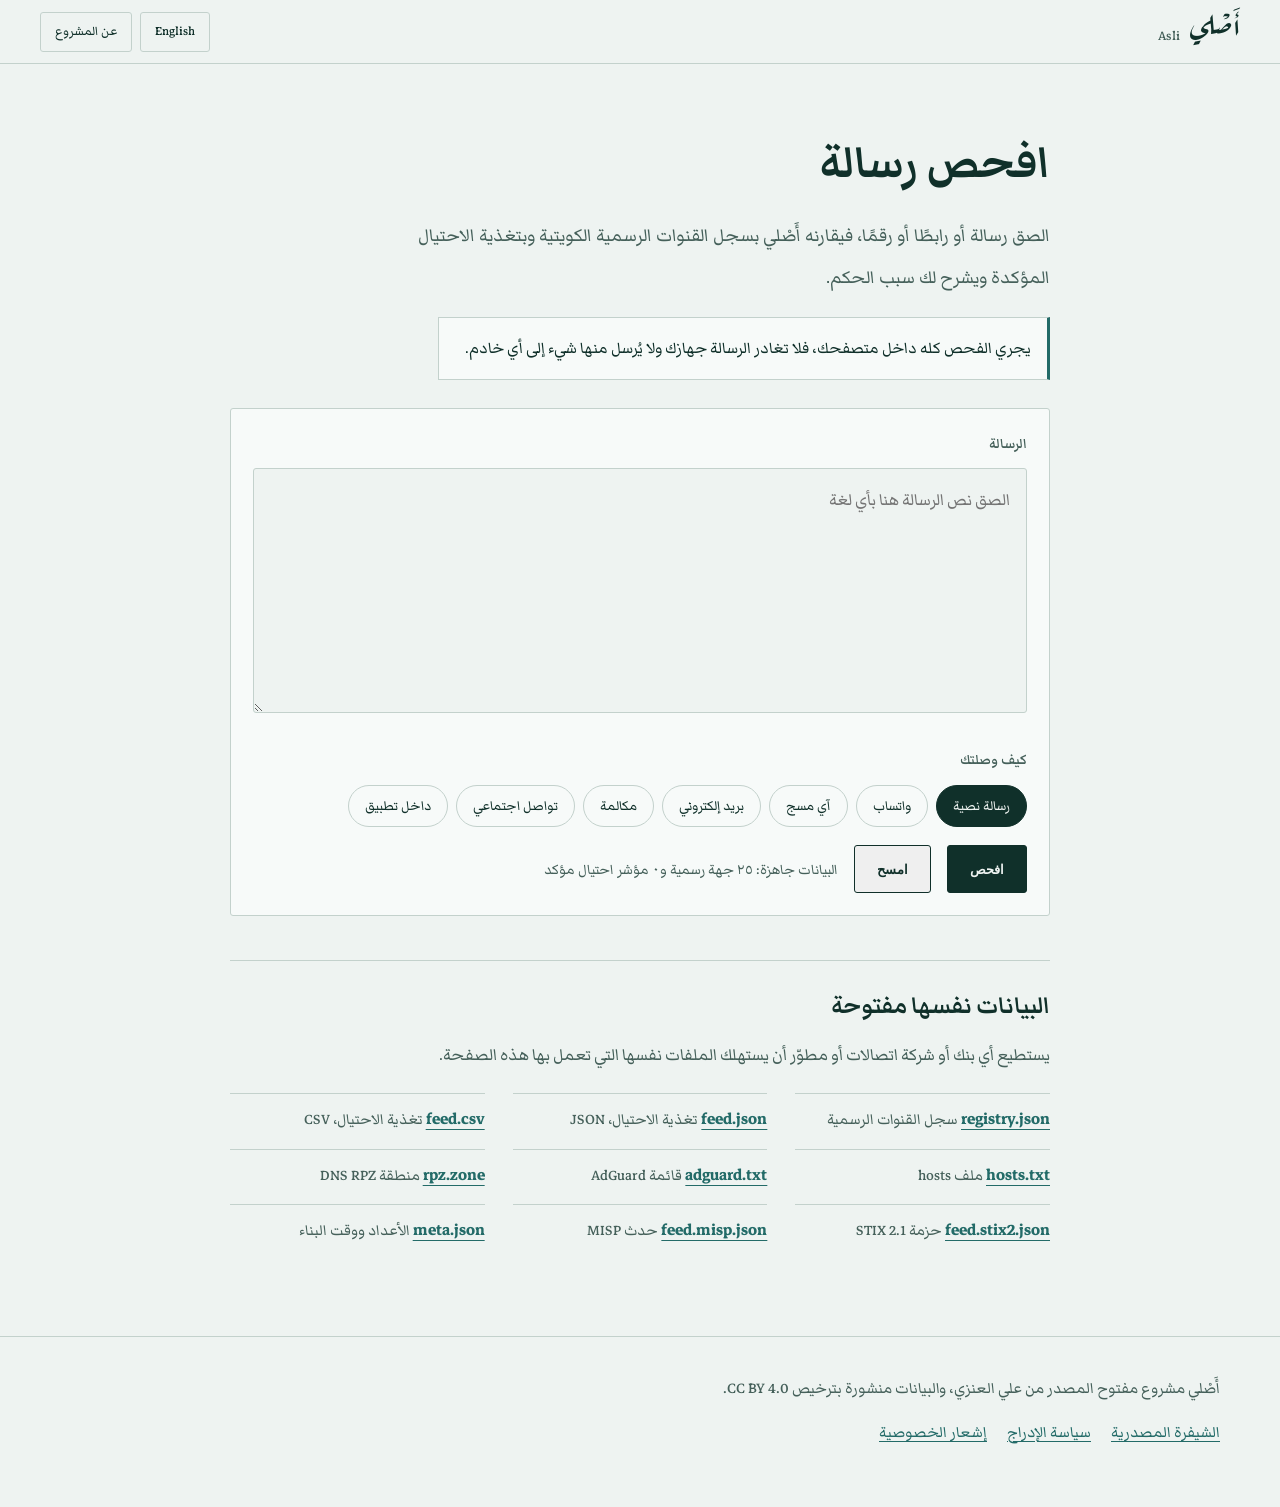
==== docs/check.html @ 8a42e11d "Build the registry" ====
<!doctype html>
<html lang="ar" dir="rtl">
<head>
<meta charset="utf-8">
<meta name="viewport" content="width=device-width, initial-scale=1, viewport-fit=cover">
<title>افحص رسالة | أَصْلي</title>
<meta name="description" content="الصق رسالة أو رابطًا أو رقمًا ليقارنه أَصْلي بسجل القنوات الرسمية الكويتية وبتغذية الاحتيال المؤكدة، ويجري الفحص داخل متصفحك ولا تغادر الرسالة جهازك.">
<meta name="author" content="Ali AlEnezi">
<meta name="color-scheme" content="light dark">
<meta name="theme-color" content="#EEF3F1" media="(prefers-color-scheme: light)">
<meta name="theme-color" content="#0D1B18" media="(prefers-color-scheme: dark)">
<meta name="robots" content="index, follow">
<link rel="canonical" href="https://asli.3li.info/check.html">
<link rel="icon" href="favicon.svg" type="image/svg+xml">
<meta property="og:type" content="website">
<meta property="og:site_name" content="Asli">
<meta property="og:title" content="افحص رسالة | Check a message">
<meta property="og:description" content="Paste a message and Asli checks it against Kuwait's registry of genuine official channels. The check runs in your browser.">
<meta property="og:url" content="https://asli.3li.info/check.html">
<meta property="og:image" content="https://asli.3li.info/og.png">
<meta name="twitter:card" content="summary_large_image">
<link rel="preconnect" href="https://fonts.googleapis.com">
<link rel="preconnect" href="https://fonts.gstatic.com" crossorigin>
<link rel="stylesheet" href="https://fonts.googleapis.com/css2?family=Aref+Ruqaa:wght@700&amp;family=Markazi+Text:wght@400..700&amp;display=swap">
<link rel="stylesheet" href="style.css">
<link rel="stylesheet" href="check.css">
</head>
<body class="check-page">
<a class="skip" href="#form" data-t="skip">انتقل إلى الفحص</a>

<header class="masthead">
  <a class="brand" href="./"><span class="brand-ar" lang="ar">أَصْلي</span><span class="brand-en" lang="en">Asli</span></a>
  <div class="bar-actions">
    <button id="lang" class="lang" type="button"><span data-t="lang">English</span></button>
    <a class="repo" href="./" data-t="home">عن المشروع</a>
  </div>
</header>

<main class="wrap check-main">
  <h1 data-t="title">افحص رسالة</h1>
  <p class="lead" data-t="lead"></p>

  <p class="privacy-note" data-t="privacy"></p>

  <form id="form" class="check-form" autocomplete="off">
    <label class="field">
      <span class="small-label" data-t="labelText"></span>
      <textarea id="text" rows="6" spellcheck="false" data-t-placeholder="placeholder"></textarea>
    </label>

    <div class="field">
      <span class="small-label" data-t="labelChannel"></span>
      <div id="channels" class="chips" role="radiogroup" data-t-aria="labelChannel"></div>
    </div>

    <div class="form-actions">
      <button type="submit" class="btn primary" data-t="run"></button>
      <button type="button" id="clear" class="btn" data-t="clear"></button>
      <span id="dataState" class="data-state" aria-live="polite"></span>
    </div>
  </form>

  <section id="result" class="result" aria-live="polite" hidden></section>

  <section class="reuse-data">
    <h2 data-t="dataTitle"></h2>
    <p data-t="dataLead"></p>
    <ul id="dataLinks" class="data-links"></ul>
  </section>
</main>

<footer class="foot">
  <div class="wrap">
    <p data-t="footer"></p>
    <p class="foot-links">
      <a href="https://github.com/SiteQ8/Asli" data-t="source"></a>
      <a href="https://github.com/SiteQ8/Asli/blob/main/LISTING-POLICY.md" data-t="policy"></a>
      <a href="https://github.com/SiteQ8/Asli/blob/main/PRIVACY.md" data-t="privacyDoc"></a>
    </p>
  </div>
</footer>

<script src="checker.js"></script>
<script src="check.js"></script>
</body>
</html>
---- docs/style.css ----
/*
  Asli site styles.
  Direction: security printing. Cool security paper, teal intaglio line work,
  a touch of gold foil, and verdicts that land like an official stamp.
  Layout uses logical properties so Arabic (default) and English share one sheet.
*/

:root {
  --paper: #EEF3F1;
  --paper-2: #F7FAF9;
  --ink: #10302A;
  --ink-2: #45605A;
  --rule: #C3D1CC;
  --line: #236B68;
  --line-soft: rgba(35, 107, 104, 0.12);
  --foil: #9C7A2E;
  --fake: #B42318;
  --fake-bg: #FBE9E7;
  --genuine: #146B3F;
  --genuine-bg: #E1F2E8;
  --unknown: #8F5200;
  --unknown-bg: #FAEFD9;

  --text: "Markazi Text", "Noto Naskh Arabic", "Amiri", Georgia, serif;
  --mark: "Aref Ruqaa", "Markazi Text", serif;
  --measure: 68ch;
  --gutter: clamp(18px, 4vw, 40px);
  --bar-h: 64px;

  color-scheme: light dark;
}

@media (prefers-color-scheme: dark) {
  :root {
    --paper: #0D1B18;
    --paper-2: #132522;
    --ink: #E4EFEB;
    --ink-2: #A7BCB6;
    --rule: #27433D;
    --line: #5DB3AD;
    --line-soft: rgba(93, 179, 173, 0.14);
    --foil: #CDA650;
    --fake: #FF7A6B;
    --fake-bg: #3A1512;
    --genuine: #52C48D;
    --genuine-bg: #10301F;
    --unknown: #F0B45A;
    --unknown-bg: #33240C;
  }
}

*,
*::before,
*::after { box-sizing: border-box; }

html {
  -webkit-text-size-adjust: 100%;
  text-size-adjust: 100%;
  scroll-behavior: smooth;
  scroll-padding-top: calc(var(--bar-h) + 16px);
}

body {
  margin: 0;
  background: var(--paper);
  color: var(--ink);
  font-family: var(--text);
  font-size: 19px;
  line-height: 1.6;
  font-kerning: normal;
  text-rendering: optimizeLegibility;
}

html[lang="ar"] body {
  font-size: 21px;
  line-height: 1.85;
}

h1, h2, h3, h4 {
  margin: 0;
  font-weight: 700;
  line-height: 1.2;
  text-wrap: balance;
}

html[lang="ar"] :is(h1, h2, h3, h4) { line-height: 1.45; }

p { margin: 0; }

a {
  color: var(--line);
  text-decoration-thickness: 1px;
  text-underline-offset: 0.22em;
}

a:hover { text-decoration-thickness: 2px; }

:focus-visible {
  outline: 2px solid var(--line);
  outline-offset: 3px;
  border-radius: 2px;
}

.visually-hidden {
  position: absolute;
  width: 1px;
  height: 1px;
  margin: -1px;
  overflow: hidden;
  clip: rect(0 0 0 0);
  white-space: nowrap;
  border: 0;
}

.skip {
  position: absolute;
  inset-inline-start: var(--gutter);
  top: -80px;
  z-index: 20;
  padding: 8px 14px;
  background: var(--ink);
  color: var(--paper);
  border-radius: 3px;
}

.skip:focus { top: 12px; }

.wrap {
  max-width: 1240px;
  margin-inline: auto;
  padding-inline: var(--gutter);
}

.small-label {
  font-size: 0.82em;
  font-weight: 600;
  color: var(--ink-2);
}

/* Header */

.masthead {
  position: sticky;
  top: 0;
  z-index: 10;
  display: flex;
  align-items: center;
  justify-content: space-between;
  gap: 16px;
  min-height: var(--bar-h);
  padding-inline: var(--gutter);
  background: var(--paper);
  background: color-mix(in srgb, var(--paper) 90%, transparent);
  -webkit-backdrop-filter: blur(10px);
  backdrop-filter: blur(10px);
  border-bottom: 1px solid var(--rule);
}

.brand {
  display: inline-flex;
  align-items: baseline;
  gap: 10px;
  color: var(--ink);
  text-decoration: none;
}

.brand-ar {
  font-family: var(--mark);
  font-size: 30px;
  line-height: 1;
}

.brand-en {
  font-size: 17px;
  color: var(--ink-2);
}

.bar-actions {
  display: flex;
  align-items: center;
  gap: 8px;
}

.lang,
.repo {
  display: inline-flex;
  align-items: center;
  min-height: 40px;
  padding-inline: 14px;
  border: 1px solid var(--rule);
  border-radius: 3px;
  background: transparent;
  color: var(--ink);
  font: inherit;
  font-size: 16px;
  text-decoration: none;
  cursor: pointer;
}

.lang:hover,
.repo:hover { border-color: var(--ink-2); }

.repo.primary-link {
  border-color: var(--line);
  color: var(--line);
  font-weight: 700;
}

.repo.primary-link:hover { background: var(--line); color: var(--paper); border-color: var(--line); }

@media (max-width: 640px) { .repo.primary-link { display: inline-flex; } }

/* Hero */

.hero {
  display: grid;
  grid-template-columns: minmax(0, 7fr) minmax(0, 5fr);
  align-items: center;
  gap: clamp(28px, 5vw, 80px);
  padding-block: clamp(40px, 7vw, 104px) clamp(28px, 5vw, 64px);
}

.kicker {
  font-size: 0.85em;
  color: var(--ink-2);
  margin-bottom: 18px;
}

h1 {
  font-size: clamp(44px, 6.4vw, 84px);
  letter-spacing: -0.012em;
  line-height: 1.05;
}

html[lang="ar"] h1 {
  letter-spacing: 0;
  line-height: 1.3;
}

.hero-lead {
  margin-top: 22px;
  max-width: 60ch;
  font-size: 1.14em;
}

.hero-name {
  margin-top: 16px;
  max-width: 60ch;
  color: var(--ink-2);
}

.cta {
  display: flex;
  flex-wrap: wrap;
  gap: 12px;
  margin-top: 30px;
}

.btn {
  display: inline-flex;
  align-items: center;
  min-height: 48px;
  padding-inline: 22px;
  border: 1.5px solid var(--ink);
  border-radius: 3px;
  color: var(--ink);
  font-weight: 600;
  text-decoration: none;
}

.btn:hover { background: var(--line-soft); }

.btn.primary {
  background: var(--ink);
  color: var(--paper);
}

.btn.primary:hover { background: var(--line); border-color: var(--line); }

.hero-seal { margin: 0; }

.hero-seal svg {
  display: block;
  width: 100%;
  max-width: 460px;
  height: auto;
  margin-inline: auto;
  overflow: visible;
}

/* Seal line work */

.seal-art path,
.seal-art circle { vector-effect: non-scaling-stroke; }

.g-outer { stroke: var(--line); stroke-width: 0.7; opacity: 0.42; }
.g-mid { stroke: var(--line); stroke-width: 0.7; opacity: 0.62; }
.g-rose { stroke: var(--line); stroke-width: 0.8; opacity: 0.95; }
.g-foil { fill: none; stroke: var(--foil); stroke-width: 1; }
.g-dots { stroke-width: 2; stroke-dasharray: 0.1 5; stroke-linecap: round; }
.g-thin { stroke-width: 0.7; }
.g-disc { fill: var(--paper); stroke: var(--foil); stroke-width: 1.2; }
.g-word { font-family: var(--mark); font-size: 60px; fill: var(--ink); }
.g-latin { font-family: var(--text); font-size: 18px; fill: var(--ink-2); }

#seal.is-drawing .seal-art path { transition: stroke-dashoffset 2.4s cubic-bezier(0.25, 0.7, 0.2, 1); }
#seal.is-drawing .seal-center { opacity: 0; transform: scale(0.9); transition: opacity 0.6s ease 1.4s, transform 0.6s cubic-bezier(0.2, 0.9, 0.3, 1.2) 1.4s; }
#seal.is-drawn .seal-center { opacity: 1; transform: none; }

/* Seven languages strip */

.tongues {
  padding-block: 18px 22px;
  border-block: 1px solid var(--rule);
}

.tongues-list {
  display: flex;
  flex-wrap: wrap;
  gap: 12px 34px;
  margin: 10px 0 0;
  padding: 0;
  list-style: none;
}

.tongues-list li {
  display: flex;
  flex-direction: column;
}

.tongues-list .q {
  font-size: 22px;
  line-height: 1.5;
}

.tongues-list .qn {
  font-size: 14px;
  color: var(--ink-2);
}

.noscript {
  margin-top: 24px;
  padding: 16px 18px;
  border: 1px solid var(--rule);
  background: var(--paper-2);
}

/* Page layout */

.layout {
  display: grid;
  grid-template-columns: 196px minmax(0, 1fr);
  gap: clamp(24px, 4vw, 64px);
}

.toc {
  position: sticky;
  top: calc(var(--bar-h) + 8px);
  align-self: start;
  padding-block: 56px 24px;
}

.toc ol {
  margin: 10px 0 0;
  padding: 0;
  list-style: none;
}

.toc a {
  display: block;
  padding-block: 5px;
  padding-inline: 12px 6px;
  border-inline-start: 2px solid var(--rule);
  color: var(--ink-2);
  font-size: 17px;
  text-decoration: none;
}

.toc a:hover { color: var(--ink); }

.toc a[aria-current="true"] {
  border-inline-start-color: var(--line);
  color: var(--ink);
  font-weight: 600;
}

.part {
  padding-block: clamp(48px, 7vw, 92px);
  border-top: 1px solid var(--rule);
}

.part:first-child { border-top: 0; }

.part h2 {
  font-size: clamp(30px, 3.6vw, 44px);
  max-width: 32ch;
}

.part > .lead {
  margin-top: 14px;
  max-width: var(--measure);
  font-size: 1.08em;
  color: var(--ink-2);
}

.sub {
  margin-top: 44px;
  font-size: 1.3em;
}

.note {
  margin-top: 18px;
  max-width: var(--measure);
  font-size: 0.9em;
  color: var(--ink-2);
}

.src {
  margin-top: 6px;
  font-size: 0.84em;
  color: var(--ink-2);
}

/* Evidence ledger */

.ledger {
  margin: 30px 0 0;
  padding: 0;
  list-style: none;
}

.ledger li {
  display: grid;
  grid-template-columns: 4.5rem minmax(0, 1fr);
  gap: 18px;
  padding-block: 16px;
  border-top: 1px solid var(--rule);
}

.ledger li:last-child { border-bottom: 1px solid var(--rule); }

.yr {
  font-weight: 700;
  color: var(--line);
  font-variant-numeric: tabular-nums;
}

.fact { max-width: var(--measure); }

.analysis {
  margin-top: 30px;
  max-width: 74ch;
  padding: 20px 24px;
  background: var(--paper-2);
  border-inline-start: 3px solid var(--foil);
}

.analysis-label {
  margin-bottom: 6px;
  font-weight: 700;
}

/* Idea */

.compare {
  display: grid;
  grid-template-columns: repeat(2, minmax(0, 1fr));
  gap: 20px;
  margin-top: 30px;
}

.compare-col {
  padding: 22px 24px;
  border: 1px solid var(--rule);
  border-radius: 3px;
}

.compare-col h3 { font-size: 1.2em; }

.compare-col.is-block { color: var(--ink-2); }

.compare-col.is-registry {
  border: 1.5px solid var(--line);
  background: var(--paper-2);
}

.marks {
  margin: 12px 0 0;
  padding: 0;
  list-style: none;
}

.marks li {
  display: grid;
  grid-template-columns: 20px minmax(0, 1fr);
  gap: 10px;
  padding-block: 6px;
}

.icon {
  width: 20px;
  height: 20px;
  margin-top: 0.3em;
  fill: none;
  stroke: currentColor;
  stroke-width: 1.8;
  stroke-linecap: round;
  stroke-linejoin: round;
}

.icon-info circle { fill: currentColor; stroke: none; }
.is-registry .icon { color: var(--genuine); }
.is-block .icon { color: var(--ink-2); }

.reasons {
  max-width: 80ch;
  margin: 12px 0 0;
  padding: 0;
  list-style: none;
}

.reasons li {
  display: grid;
  grid-template-columns: 11rem minmax(0, 1fr);
  gap: 18px;
  padding-block: 12px;
  border-top: 1px solid var(--rule);
}

.reasons li:last-child { border-bottom: 1px solid var(--rule); }
.reasons h4 { font-size: 1em; }

.local {
  margin-top: 12px;
  max-width: 62ch;
  padding-inline-start: 20px;
  border-inline-start: 3px solid var(--line);
  font-size: 1.12em;
}

/* Demo */

.demo { margin-top: 30px; }

.chips {
  display: flex;
  flex-wrap: wrap;
  gap: 8px;
  margin-top: 8px;
}

.chip {
  min-height: 42px;
  padding-inline: 16px;
  border: 1px solid var(--rule);
  border-radius: 999px;
  background: var(--paper-2);
  color: var(--ink);
  font: inherit;
  font-size: 17px;
  cursor: pointer;
}

.chip:hover { border-color: var(--ink-2); }

.chip[aria-pressed="true"] {
  background: var(--ink);
  border-color: var(--ink);
  color: var(--paper);
}

.demo-body {
  display: grid;
  grid-template-columns: minmax(0, 5fr) minmax(0, 7fr);
  gap: 28px;
  align-items: start;
  margin-top: 22px;
}

.phone {
  padding: 18px;
  border: 1px solid var(--rule);
  border-radius: 22px;
  background: var(--paper-2);
}

.phone-meta {
  display: flex;
  flex-wrap: wrap;
  justify-content: space-between;
  gap: 6px 16px;
  font-size: 15px;
  color: var(--ink-2);
}

.meta-k { font-weight: 700; }

.msg-link {
  color: var(--line);
  text-decoration: underline;
  text-underline-offset: 0.2em;
  white-space: nowrap;
  unicode-bidi: isolate;
}

.bubble {
  margin-top: 14px;
  padding: 14px 16px;
  border-radius: 16px;
  border-start-start-radius: 4px;
  background: var(--paper);
  border: 1px solid var(--rule);
  font-size: 19px;
  line-height: 1.7;
  overflow-wrap: break-word;
}

.checks {
  margin: 8px 0 0;
  padding: 0;
  list-style: none;
}

.check {
  display: grid;
  grid-template-columns: 22px minmax(0, 1fr);
  gap: 2px 10px;
  padding-block: 10px;
  border-top: 1px solid var(--rule);
}

.check-text { grid-column: 2; }

.check-icon .icon { margin-top: 0.25em; }
.check-name { font-weight: 700; }
.check-text p + p { margin-top: 4px; }
.check-text { overflow-wrap: anywhere; }

.st-flag .check-icon { color: var(--fake); }
.st-pass .check-icon { color: var(--genuine); }
.st-info .check-icon { color: var(--ink-2); }
.st-none .check-icon { color: var(--rule); }
.st-none .check-text { color: var(--ink-2); }

.verdict {
  display: grid;
  grid-template-columns: auto minmax(0, 1fr);
  gap: 18px 26px;
  align-items: start;
  margin-top: 18px;
  padding-top: 18px;
  border-top: 1px solid var(--rule);
}

.stamp {
  display: inline-block;
  margin-top: 8px;
  padding: 6px 18px;
  border: 4px double currentColor;
  border-radius: 4px;
  font-size: 26px;
  font-weight: 700;
  line-height: 1.3;
  transform: rotate(-3deg);
}

html[dir="rtl"] .stamp { transform: rotate(3deg); }

.v-impersonation { color: var(--fake); background: var(--fake-bg); }
.v-official { color: var(--genuine); background: var(--genuine-bg); }
.v-unverified { color: var(--unknown); background: var(--unknown-bg); }

.stamp-in { animation: stamp-in 0.34s cubic-bezier(0.2, 0.9, 0.3, 1.25) both; }

@keyframes stamp-in {
  from { opacity: 0; transform: scale(1.35) rotate(-8deg); }
}

html[dir="rtl"] .stamp-in { animation-name: stamp-in-rtl; }

@keyframes stamp-in-rtl {
  from { opacity: 0; transform: scale(1.35) rotate(8deg); }
}

.verdict-why { font-weight: 600; }
.verdict-body .small-label { margin-top: 12px; }

/* Architecture */

.lanes {
  display: grid;
  grid-template-columns: repeat(4, minmax(0, 1fr));
  gap: 34px;
  margin-top: 30px;
}

.lane { position: relative; }

.lane + .lane::before {
  content: "›";
  position: absolute;
  inset-inline-start: -25px;
  top: -2px;
  font-size: 28px;
  line-height: 1;
  color: var(--line);
}

.lane-title {
  display: flex;
  align-items: baseline;
  gap: 8px;
  margin-bottom: 10px;
  font-size: 1.05em;
}

.lane-n {
  display: inline-grid;
  place-items: center;
  width: 26px;
  height: 26px;
  border: 1.5px solid var(--line);
  border-radius: 50%;
  color: var(--line);
  font-size: 15px;
  line-height: 1;
}

.lane ul {
  display: grid;
  gap: 8px;
  margin: 0;
  padding: 0;
  list-style: none;
}

.node {
  width: 100%;
  min-height: 44px;
  padding: 8px 12px;
  border: 1px solid var(--rule);
  border-radius: 3px;
  background: var(--paper-2);
  color: var(--ink);
  font: inherit;
  font-size: 17px;
  line-height: 1.35;
  text-align: start;
  cursor: pointer;
}

.node:hover { border-color: var(--line); }

.node[aria-pressed="true"] {
  background: var(--line);
  border-color: var(--line);
  color: var(--paper);
}

.lane-detail {
  margin-top: 24px;
  max-width: 78ch;
  padding: 20px 24px;
  border: 1.5px solid var(--line);
  border-radius: 3px;
  background: var(--paper-2);
}

.lane-detail h3 { font-size: 1.2em; }
.lane-detail p { margin-top: 8px; }
.reuses { color: var(--ink-2); font-size: 0.92em; }

/* Selection matrix */

.weights {
  margin-top: 28px;
  padding: 18px 20px 20px;
  border: 1px solid var(--rule);
  border-radius: 3px;
  background: var(--paper-2);
}

.weights-grid {
  display: grid;
  grid-template-columns: repeat(5, minmax(0, 1fr));
  gap: 16px 24px;
  margin-top: 10px;
}

.weight {
  display: flex;
  flex-direction: column;
}

.c-title {
  display: block;
  font-weight: 700;
  line-height: 1.35;
}

.c-desc {
  display: block;
  flex: 1;
  margin-top: 2px;
  font-size: 14px;
  line-height: 1.4;
  color: var(--ink-2);
}

.w {
  display: flex;
  align-items: center;
  gap: 8px;
  margin-top: 8px;
}

.w input {
  flex: 1;
  min-width: 0;
  accent-color: var(--line);
}

.w-out {
  min-width: 3.2ch;
  font-size: 15px;
  font-variant-numeric: tabular-nums;
  color: var(--ink);
}

.matrix-wrap {
  margin-top: 16px;
  overflow-x: auto;
  border: 1px solid var(--rule);
  border-radius: 3px;
}

.matrix {
  width: 100%;
  min-width: 720px;
  border-collapse: collapse;
}

.matrix th,
.matrix td {
  padding: 12px 12px;
  border-bottom: 1px solid var(--rule);
  text-align: start;
  vertical-align: top;
}

.matrix tbody tr:last-child > * { border-bottom: 0; }

.matrix thead th {
  vertical-align: bottom;
  font-size: 15px;
  font-weight: 600;
  line-height: 1.35;
  color: var(--ink-2);
}

.matrix thead th.c-crit { text-align: center; width: 8.5%; }
.matrix .c-name { width: 44%; }

.cand {
  display: flex;
  flex-wrap: wrap;
  align-items: baseline;
  gap: 4px 10px;
  font-weight: 700;
}

.cand-why {
  display: block;
  margin-top: 2px;
  font-size: 15px;
  font-weight: 400;
  line-height: 1.4;
  color: var(--ink-2);
}

.tag {
  padding: 0 8px;
  border: 1px solid var(--foil);
  border-radius: 999px;
  color: var(--foil);
  font-size: 13px;
  font-weight: 600;
  line-height: 1.6;
}

.c-score {
  text-align: center;
  font-variant-numeric: tabular-nums;
}

.matrix td.c-score { text-align: center; }

.c-total { width: 16%; }

.total {
  display: flex;
  align-items: center;
  gap: 10px;
}

.meter {
  flex: 1;
  height: 8px;
  border-radius: 4px;
  background: var(--line-soft);
  overflow: hidden;
}

.meter i {
  display: block;
  height: 100%;
  background: var(--ink-2);
  opacity: 0.55;
}

.is-top .meter i { background: var(--line); opacity: 1; }
.is-top > th { box-shadow: inset 3px 0 0 var(--line); }
html[dir="rtl"] .is-top > th { box-shadow: inset -3px 0 0 var(--line); }

.matrix-result {
  margin-top: 16px;
  font-weight: 600;
}

.text-button {
  padding: 0;
  border: 0;
  background: none;
  color: var(--line);
  font: inherit;
  text-decoration: underline;
  text-decoration-thickness: 1px;
  text-underline-offset: 0.22em;
  cursor: pointer;
}

/* Roadmap */

.phases {
  margin: 30px 0 0;
  padding: 0;
  list-style: none;
}

.phase {
  display: grid;
  grid-template-columns: 13rem minmax(0, 1fr);
  gap: 28px;
  padding-block: 24px;
  border-top: 1px solid var(--rule);
}

.phase-n {
  font-weight: 700;
  color: var(--line);
}

.phase-weeks { font-weight: 600; }

.phase-dates {
  font-size: 0.9em;
  color: var(--ink-2);
}

.phase-body h3 { font-size: 1.3em; }

.goals {
  margin: 10px 0 14px;
  padding-inline-start: 1.1em;
  list-style: disc;
}

.goals li { padding-block: 2px; }
.goals li::marker { color: var(--line); }

.exit {
  max-width: 64ch;
  padding: 12px 16px;
  border: 1px solid var(--rule);
  border-inline-start: 3px solid var(--foil);
  background: var(--paper-2);
}

.exit-label {
  font-size: 0.85em;
  font-weight: 700;
  color: var(--ink-2);
}

/* Reuse, trust and audiences */

.reuse,
.grid {
  display: grid;
  gap: 0 34px;
  margin: 28px 0 0;
  padding: 0;
  list-style: none;
}

.reuse { grid-template-columns: repeat(auto-fit, minmax(260px, 1fr)); }
.grid { grid-template-columns: repeat(auto-fit, minmax(250px, 1fr)); }

.reuse li,
.grid li {
  padding-block: 14px 18px;
  border-top: 1px solid var(--rule);
}

.reuse a {
  font-weight: 700;
  text-decoration: none;
}

.reuse a:hover { text-decoration: underline; }
.reuse p { margin-top: 2px; color: var(--ink-2); }
.grid h3 { font-size: 1.12em; }
.grid p { margin-top: 4px; }

/* Registers */

.register {
  width: 100%;
  margin-top: 28px;
  border-collapse: collapse;
}

.register th,
.register td {
  padding-block: 12px;
  padding-inline: 0 20px;
  border-top: 1px solid var(--rule);
  text-align: start;
  vertical-align: top;
}

.register thead th {
  font-size: 0.85em;
  color: var(--ink-2);
}

.register tbody th {
  width: 38%;
  font-weight: 700;
}

.register tbody tr:last-child > * { border-bottom: 1px solid var(--rule); }

/* First two weeks */

.numbered {
  max-width: 72ch;
  margin: 28px 0 0;
  padding: 0;
  list-style: none;
  counter-reset: step;
}

.numbered li {
  display: grid;
  grid-template-columns: 2.6rem minmax(0, 1fr);
  padding-block: 12px;
  border-top: 1px solid var(--rule);
  counter-increment: step;
}

.numbered li::before {
  content: counter(step);
  font-weight: 700;
  color: var(--line);
  font-variant-numeric: tabular-nums;
}

html[lang="ar"] .numbered li::before { content: counter(step, arabic-indic); }

/* Footer */

.foot {
  padding-block: 34px 56px;
  border-top: 1px solid var(--rule);
  color: var(--ink-2);
  font-size: 0.92em;
}

.foot-links {
  display: flex;
  flex-wrap: wrap;
  gap: 8px 20px;
  margin-top: 8px;
}

/* Responsive */

@media (max-width: 1080px) {
  .lanes { grid-template-columns: repeat(2, minmax(0, 1fr)); }
  .lane:nth-child(3)::before { display: none; }
  .weights-grid { grid-template-columns: repeat(3, minmax(0, 1fr)); }
}

@media (max-width: 980px) {
  .layout { grid-template-columns: minmax(0, 1fr); }
  .toc { display: none; }
  .part:first-child { border-top: 1px solid var(--rule); }
}

@media (max-width: 860px) {
  .hero { grid-template-columns: minmax(0, 1fr); }
  .hero-seal { order: -1; }
  .hero-seal svg { max-width: 280px; }
  .demo-body { grid-template-columns: minmax(0, 1fr); }
  .verdict { grid-template-columns: minmax(0, 1fr); }
}

@media (max-width: 640px) {
  .brand-en { display: none; }
  .repo { display: none; }
  .compare { grid-template-columns: minmax(0, 1fr); }
  .lanes { grid-template-columns: minmax(0, 1fr); gap: 26px; }
  .lane + .lane::before { display: none; }
  .reasons li { grid-template-columns: minmax(0, 1fr); gap: 2px; }
  .weights-grid { grid-template-columns: repeat(2, minmax(0, 1fr)); }
  .matrix { min-width: 0; }
  .matrix .c-crit,
  .matrix .c-score { display: none; }
  .matrix .c-name { width: auto; }
  .c-total { width: 34%; }
  .lanes .lane-detail { margin-top: 0; }
  .phase { grid-template-columns: minmax(0, 1fr); gap: 8px; }
  .ledger li { grid-template-columns: minmax(0, 1fr); gap: 2px; }
  .register tbody th { width: auto; }
  .register thead { display: none; }
  .register tr { display: block; padding-block: 8px; border-top: 1px solid var(--rule); }
  .register th,
  .register td { display: block; padding-block: 2px; border: 0; }
  .register tbody tr:last-child > * { border-bottom: 0; }
}

@media (prefers-reduced-motion: reduce) {
  html { scroll-behavior: auto; }
  *,
  *::before,
  *::after {
    animation-duration: 0.01ms !important;
    animation-iteration-count: 1 !important;
    transition-duration: 0.01ms !important;
  }
}

@media print {
  .masthead, .toc, .cta, .chips, .skip, .text-button, .w { display: none; }
  body { background: #fff; color: #000; }
  .layout { grid-template-columns: minmax(0, 1fr); }
  .part { break-inside: avoid-page; }
}
---- docs/check.css ----
/* Check page. Everything else comes from style.css. */

.check-main {
  padding-block: clamp(28px, 6vw, 64px) clamp(40px, 7vw, 80px);
  max-width: 900px;
}

.check-main h1 {
  font-size: clamp(34px, 5vw, 56px);
}

.check-main .lead {
  margin-top: 14px;
  max-width: var(--measure);
  font-size: 1.08em;
  color: var(--ink-2);
}

.privacy-note {
  margin-top: 18px;
  max-width: var(--measure);
  padding: 12px 16px;
  border: 1px solid var(--rule);
  border-inline-start: 3px solid var(--line);
  background: var(--paper-2);
  font-size: 0.95em;
}

.check-form {
  margin-top: 28px;
  padding: 20px 22px 22px;
  border: 1px solid var(--rule);
  border-radius: 3px;
  background: var(--paper-2);
}

.field { display: block; margin-bottom: 18px; }
.field .small-label { display: block; margin-bottom: 8px; }

#text {
  width: 100%;
  padding: 14px 16px;
  border: 1px solid var(--rule);
  border-radius: 3px;
  background: var(--paper);
  color: var(--ink);
  font: inherit;
  font-size: 1em;
  line-height: 1.7;
  resize: vertical;
}

#text:focus-visible { border-color: var(--line); }

.chip[aria-checked="true"] {
  background: var(--ink);
  border-color: var(--ink);
  color: var(--paper);
}

.form-actions {
  display: flex;
  flex-wrap: wrap;
  align-items: center;
  gap: 12px 16px;
}

.data-state {
  font-size: 0.85em;
  color: var(--ink-2);
}

.data-state.is-warn { color: var(--unknown); }

.result {
  margin-top: 30px;
  padding: 22px 24px;
  border: 1.5px solid var(--line);
  border-radius: 3px;
  background: var(--paper-2);
}

.result .checks { margin-top: 8px; }

.result .check {
  display: grid;
  grid-template-columns: 22px minmax(0, 1fr);
  gap: 2px 10px;
  padding-block: 10px;
  border-top: 1px solid var(--rule);
}

.result .check-icon {
  font-size: 0.95em;
  line-height: 1.8;
  color: var(--ink-2);
}

.result .st-flag .check-icon { color: var(--fake); }
.result .st-pass .check-icon { color: var(--genuine); }
.result .check-text { overflow-wrap: anywhere; }
.result .verdict-why { margin-top: 4px; font-weight: 600; }
.result .small-label { display: block; margin-top: 18px; }
.result .verdict-head .small-label { margin-top: 0; }

.result .todo {
  margin-top: 8px;
  padding-inline-start: 16px;
  border-inline-start: 3px solid var(--foil);
}

.reuse-data { margin-top: 44px; padding-top: 24px; border-top: 1px solid var(--rule); }
.reuse-data h2 { font-size: 1.4em; }
.reuse-data p { margin-top: 8px; max-width: var(--measure); color: var(--ink-2); }

.data-links {
  display: grid;
  grid-template-columns: repeat(auto-fit, minmax(240px, 1fr));
  gap: 4px 28px;
  margin: 18px 0 0;
  padding: 0;
  list-style: none;
}

.data-links li { padding-block: 6px; border-top: 1px solid var(--rule); }
.data-links a { font-weight: 700; }
.data-links span { color: var(--ink-2); font-size: 0.9em; }
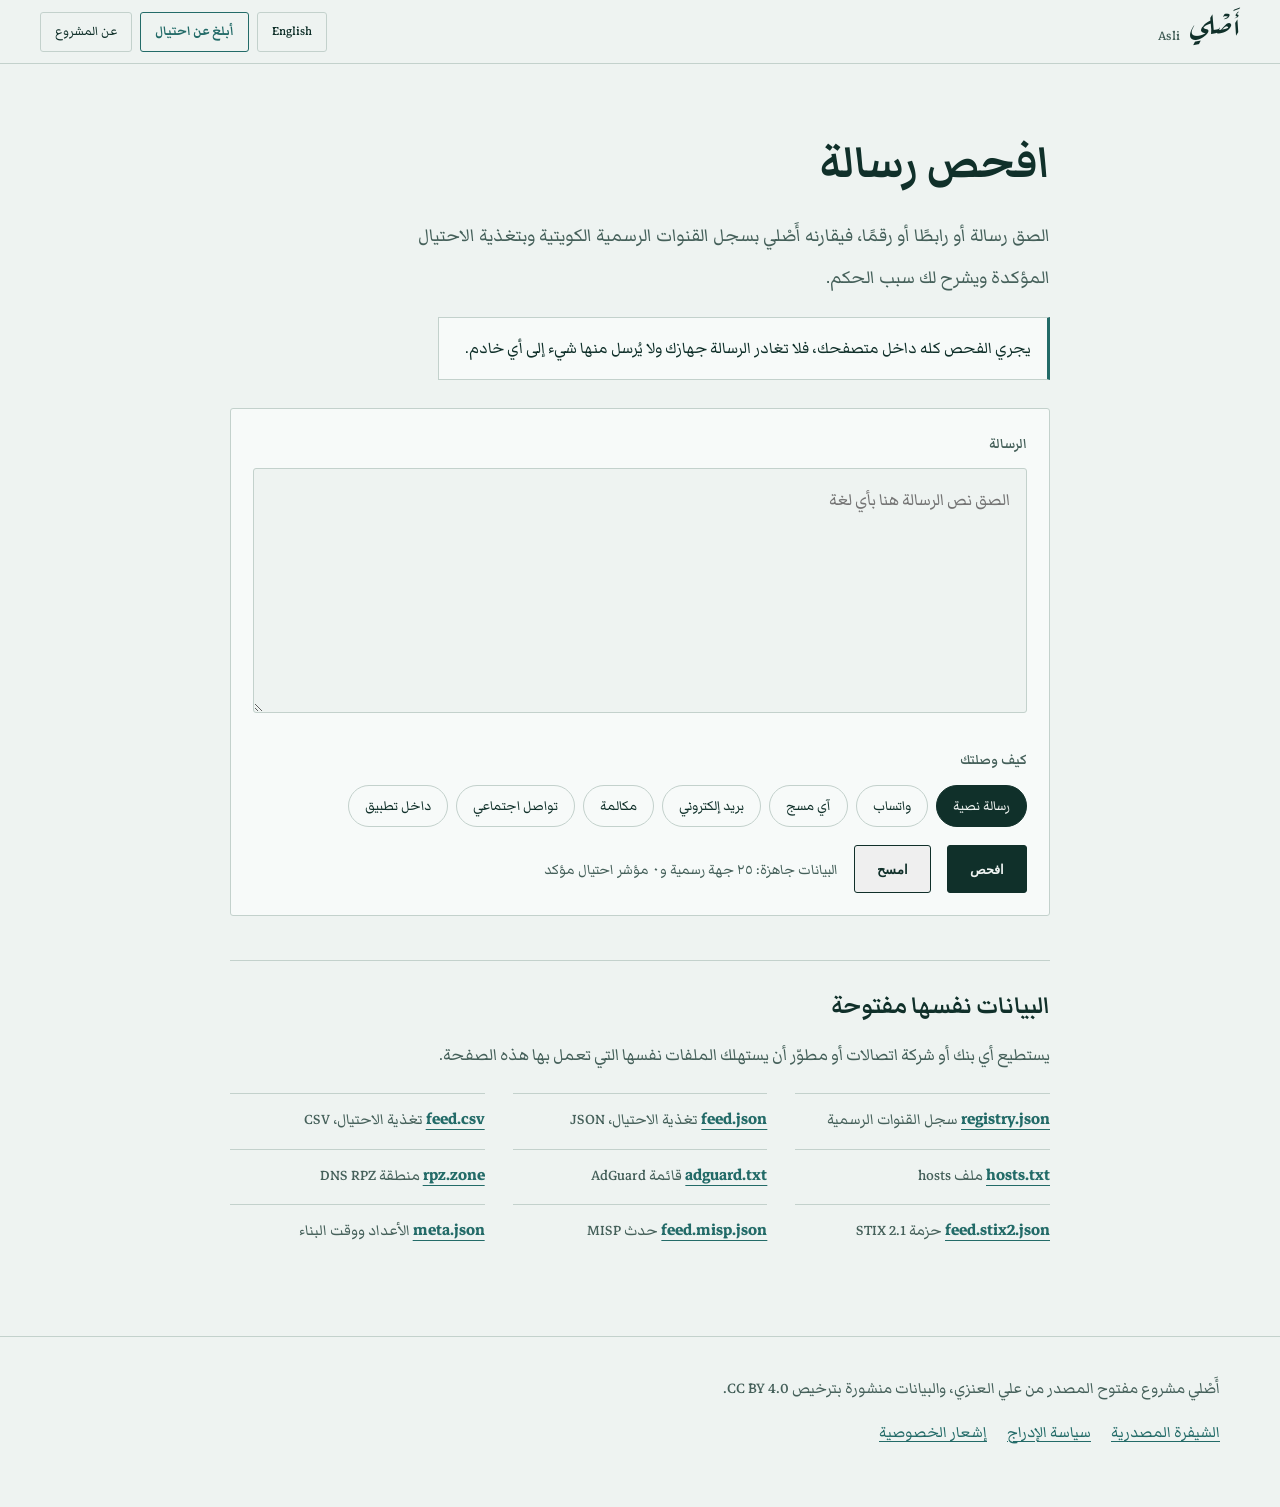
==== commit c72695d7: "Add reporting" ====
--- a/docs/check.html
+++ b/docs/check.html
@@ -32,6 +32,7 @@
   <a class="brand" href="./"><span class="brand-ar" lang="ar">أَصْلي</span><span class="brand-en" lang="en">Asli</span></a>
   <div class="bar-actions">
     <button id="lang" class="lang" type="button"><span data-t="lang">English</span></button>
+    <a class="repo primary-link" href="report.html" data-t="report">أبلغ عن احتيال</a>
     <a class="repo" href="./" data-t="home">عن المشروع</a>
   </div>
 </header>
--- a/docs/check.css
+++ b/docs/check.css
@@ -125,3 +125,27 @@
 .data-links li { padding-block: 6px; border-top: 1px solid var(--rule); }
 .data-links a { font-weight: 700; }
 .data-links span { color: var(--ink-2); font-size: 0.9em; }
+
+.cleaned {
+  margin-top: 8px;
+  padding: 14px 16px;
+  border: 1px solid var(--rule);
+  border-radius: 3px;
+  background: var(--paper);
+  font-family: inherit;
+  font-size: 0.97em;
+  line-height: 1.7;
+  white-space: pre-wrap;
+  overflow-wrap: anywhere;
+}
+
+#from, #seen {
+  width: 100%;
+  max-width: 420px;
+  padding: 10px 14px;
+  border: 1px solid var(--rule);
+  border-radius: 3px;
+  background: var(--paper);
+  color: var(--ink);
+  font: inherit;
+}
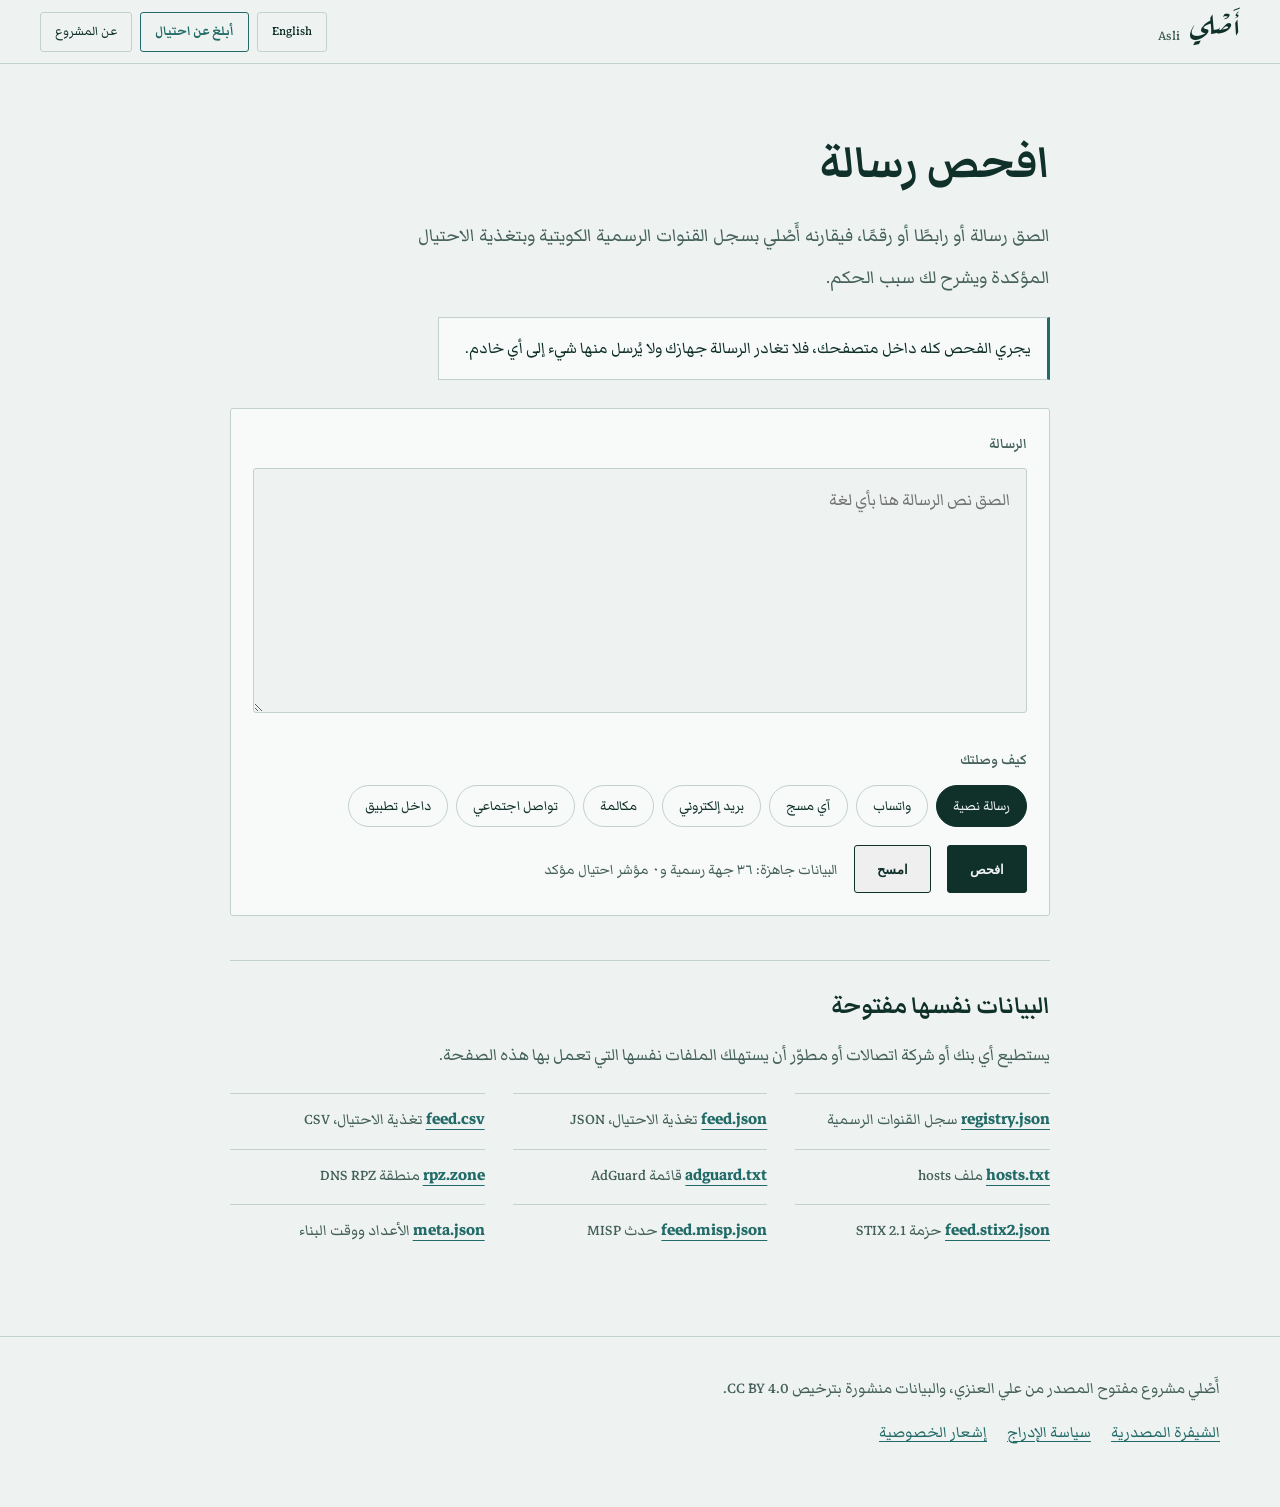
==== commit e181fa72: "add parcel scams, offline check" ====
--- a/docs/check.html
+++ b/docs/check.html
@@ -24,6 +24,8 @@
 <link rel="stylesheet" href="https://fonts.googleapis.com/css2?family=Aref+Ruqaa:wght@700&amp;family=Markazi+Text:wght@400..700&amp;display=swap">
 <link rel="stylesheet" href="style.css">
 <link rel="stylesheet" href="check.css">
+<link rel="manifest" href="manifest.webmanifest">
+<link rel="apple-touch-icon" href="icon-192.png">
 </head>
 <body class="check-page">
 <a class="skip" href="#form" data-t="skip">انتقل إلى الفحص</a>
@@ -83,5 +85,6 @@
 
 <script src="checker.js"></script>
 <script src="check.js"></script>
+<script src="offline.js"></script>
 </body>
 </html>
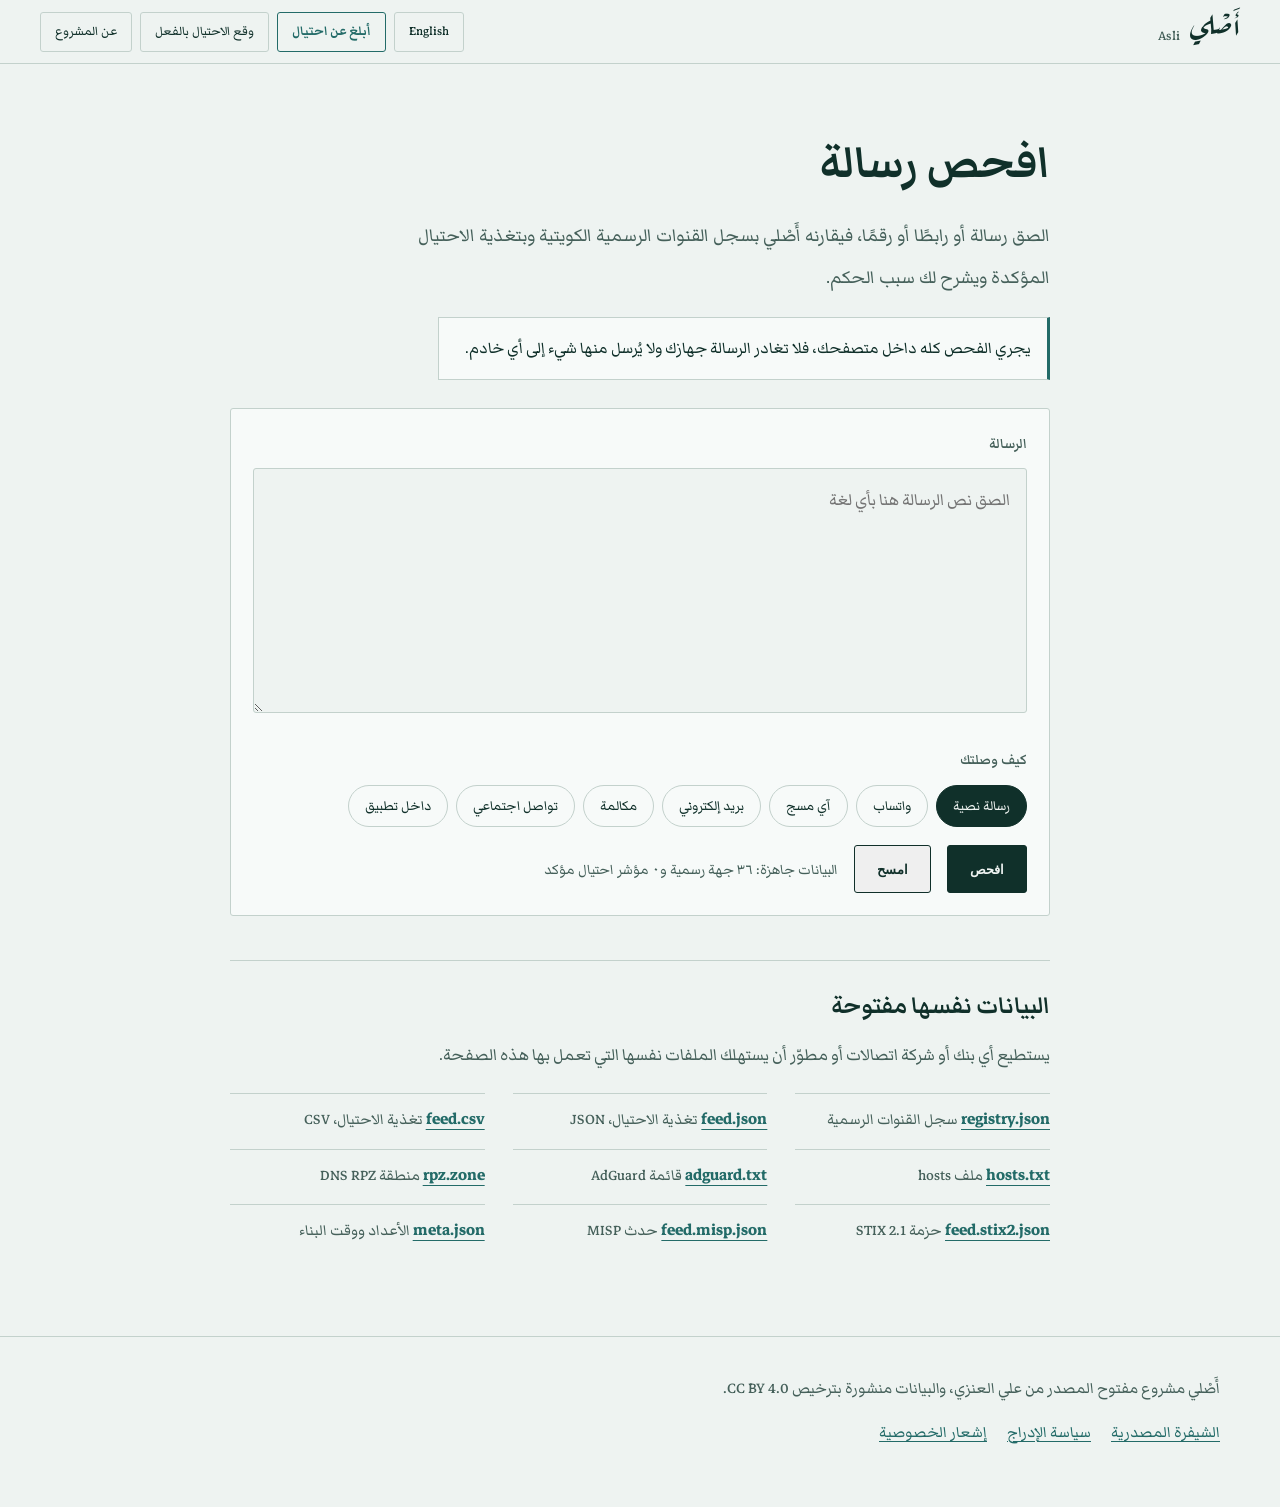
==== commit 43777f54: "Add the page for someone who has already been scammed" ====
--- a/docs/check.html
+++ b/docs/check.html
@@ -35,6 +35,7 @@
   <div class="bar-actions">
     <button id="lang" class="lang" type="button"><span data-t="lang">English</span></button>
     <a class="repo primary-link" href="report.html" data-t="report">أبلغ عن احتيال</a>
+    <a class="repo" href="help.html" data-t="help">وقع الاحتيال بالفعل</a>
     <a class="repo" href="./" data-t="home">عن المشروع</a>
   </div>
 </header>
--- a/docs/check.css
+++ b/docs/check.css
@@ -149,3 +149,72 @@
   color: var(--ink);
   font: inherit;
 }
+
+/* The page for someone who has already been hit. Order and reach matter more than polish. */
+
+.urgent-call {
+  display: grid;
+  grid-template-columns: repeat(auto-fit, minmax(260px, 1fr));
+  gap: 14px;
+  margin-top: 24px;
+}
+
+.urgent-card {
+  padding: 16px 18px;
+  border: 1.5px solid var(--fake);
+  border-radius: 3px;
+  background: var(--fake-bg);
+}
+
+.urgent-what {
+  font-size: 1.2em;
+  font-weight: 700;
+  color: var(--fake);
+}
+
+.urgent-why { margin-top: 6px; font-size: 0.95em; }
+
+.urgent-number {
+  font-size: 1.15em;
+  font-weight: 700;
+  letter-spacing: 0.04em;
+  white-space: nowrap;
+}
+
+.steps { counter-reset: step; margin-top: 36px; padding: 0; list-style: none; }
+
+.step {
+  counter-increment: step;
+  position: relative;
+  padding: 18px 0 18px 0;
+  padding-inline-start: 52px;
+  border-top: 1px solid var(--rule);
+}
+
+.step::before {
+  content: counter(step);
+  position: absolute;
+  inset-inline-start: 0;
+  inset-block-start: 20px;
+  width: 34px;
+  height: 34px;
+  display: grid;
+  place-items: center;
+  border: 1.5px solid var(--foil);
+  border-radius: 50%;
+  color: var(--foil);
+  font-weight: 700;
+  font-variant-numeric: tabular-nums;
+}
+
+html[lang="ar"] .step::before { content: counter(step, arabic-indic); }
+
+.step h2 { font-size: 1.25em; }
+.step p { margin-top: 6px; }
+.step .btn { display: inline-block; margin-top: 10px; }
+
+.numbers-block, .limits { margin-top: 44px; padding-top: 24px; border-top: 1px solid var(--rule); }
+.numbers-block h2, .limits h2 { font-size: 1.4em; }
+.numbers-block p, .limits p { margin-top: 8px; max-width: var(--measure); }
+.numbers-block .data-links a { font-variant-numeric: tabular-nums; }
+.numbers-block .src { margin-top: 2px; }
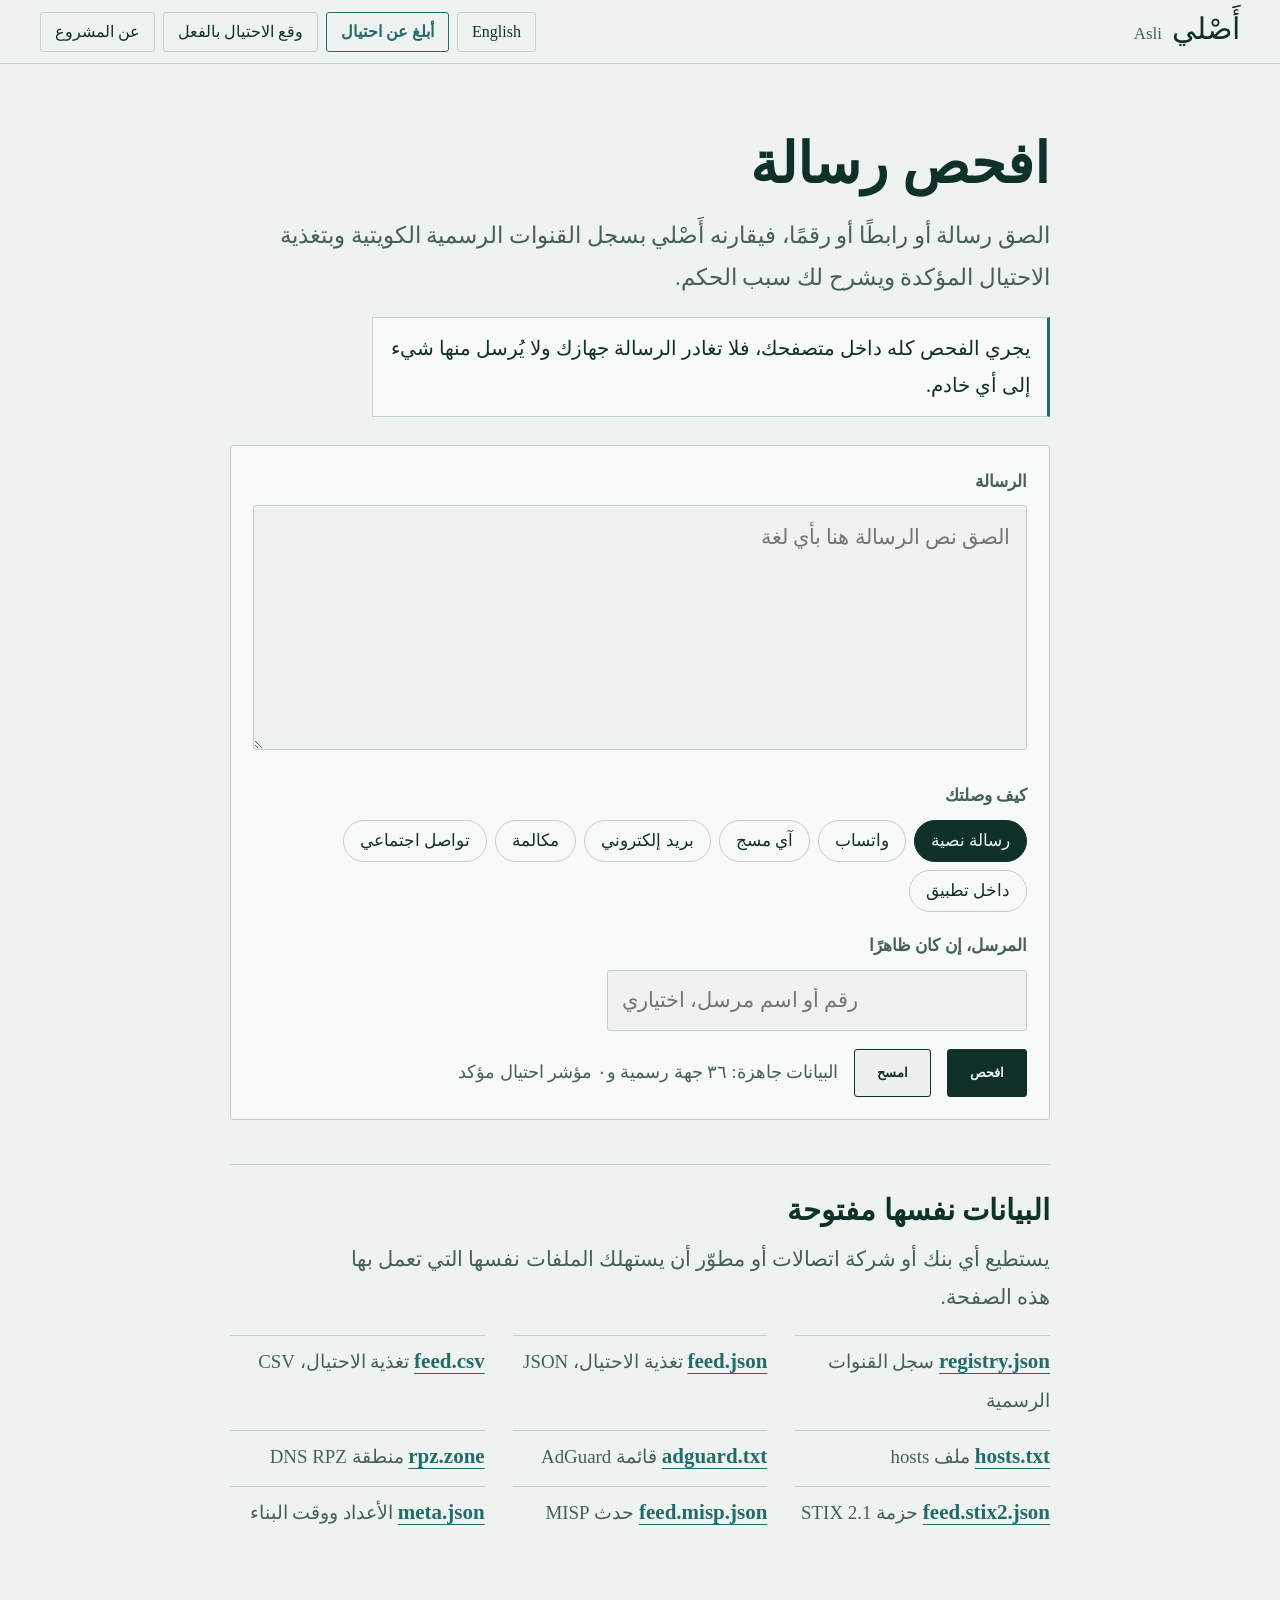
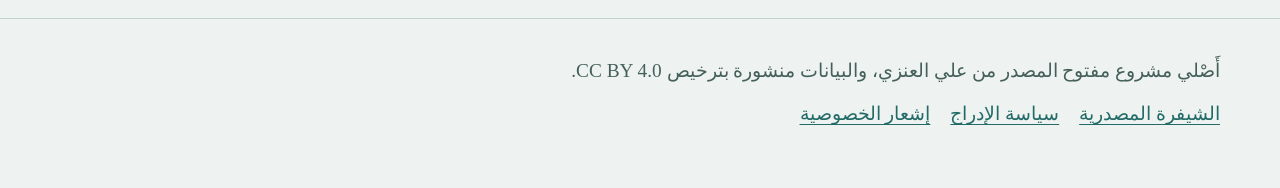
==== commit 584ef02f: "Take a message shared from the messaging app, and keep it on the device Once installed, Asli appears" ====
--- a/docs/check.html
+++ b/docs/check.html
@@ -3,6 +3,7 @@
 <head>
 <meta charset="utf-8">
 <meta name="viewport" content="width=device-width, initial-scale=1, viewport-fit=cover">
+<meta http-equiv="Content-Security-Policy" content="default-src 'none'; script-src 'self'; style-src 'self' https://fonts.googleapis.com; font-src https://fonts.gstatic.com; img-src 'self' data:; connect-src 'self'; manifest-src 'self'; worker-src 'self'; form-action 'self'; base-uri 'none'">
 <title>افحص رسالة | أَصْلي</title>
 <meta name="description" content="الصق رسالة أو رابطًا أو رقمًا ليقارنه أَصْلي بسجل القنوات الرسمية الكويتية وبتغذية الاحتيال المؤكدة، ويجري الفحص داخل متصفحك ولا تغادر الرسالة جهازك.">
 <meta name="author" content="Ali AlEnezi">
@@ -45,6 +46,7 @@
   <p class="lead" data-t="lead"></p>
 
   <p class="privacy-note" data-t="privacy"></p>
+  <p id="sharedNote" class="privacy-note" data-t="shared" hidden></p>
 
   <form id="form" class="check-form" autocomplete="off">
     <label class="field">
@@ -56,6 +58,11 @@
       <span class="small-label" data-t="labelChannel"></span>
       <div id="channels" class="chips" role="radiogroup" data-t-aria="labelChannel"></div>
     </div>
+
+    <label class="field">
+      <span class="small-label" data-t="labelSender"></span>
+      <input id="sender" type="text" dir="ltr" autocomplete="off" spellcheck="false" data-t-placeholder="senderPlaceholder">
+    </label>
 
     <div class="form-actions">
       <button type="submit" class="btn primary" data-t="run"></button>
--- a/docs/check.css
+++ b/docs/check.css
@@ -139,7 +139,7 @@
   overflow-wrap: anywhere;
 }
 
-#from, #seen {
+#from, #seen, #sender {
   width: 100%;
   max-width: 420px;
   padding: 10px 14px;
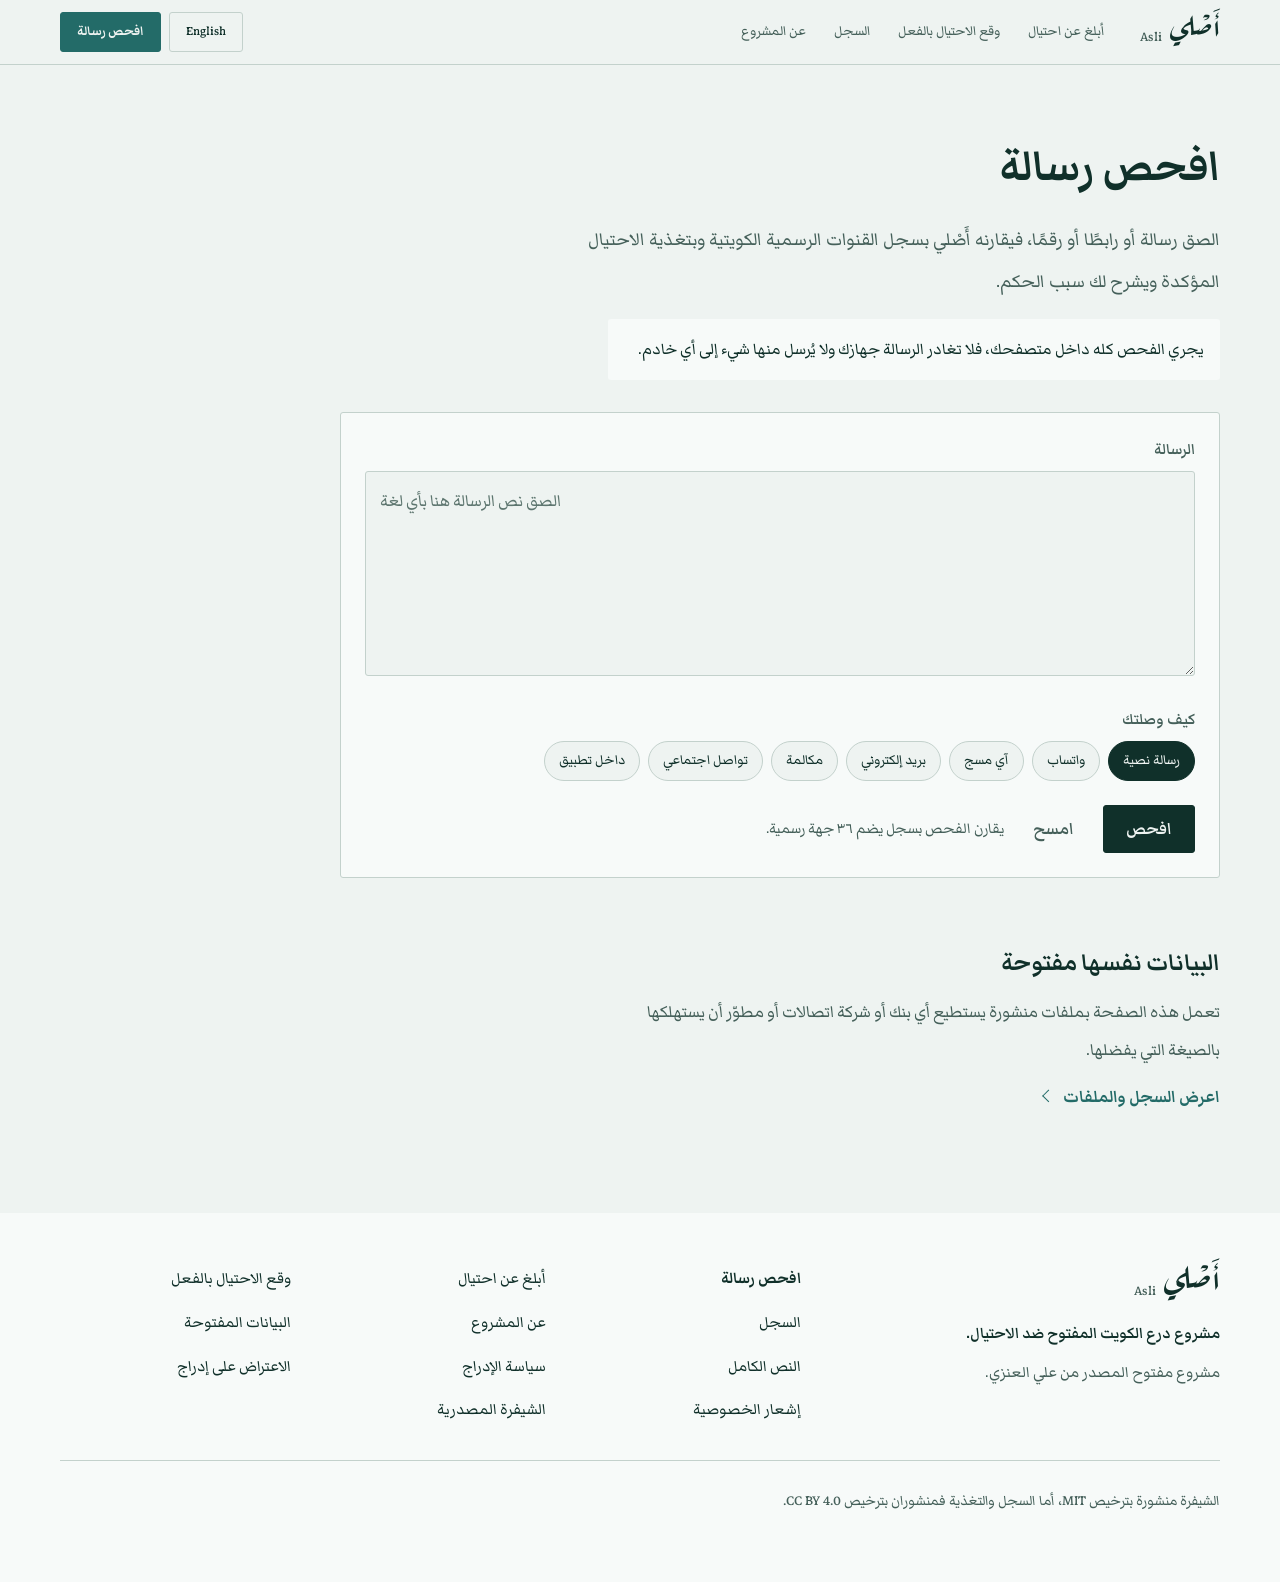
==== commit 47a2b8fb: "Redesign: shared shell, product first home, registry and about pages Every page now shares one heade" ====
--- a/docs/check.html
+++ b/docs/check.html
@@ -3,7 +3,6 @@
 <head>
 <meta charset="utf-8">
 <meta name="viewport" content="width=device-width, initial-scale=1, viewport-fit=cover">
-<meta http-equiv="Content-Security-Policy" content="default-src 'none'; script-src 'self'; style-src 'self' https://fonts.googleapis.com; font-src https://fonts.gstatic.com; img-src 'self' data:; connect-src 'self'; manifest-src 'self'; worker-src 'self'; form-action 'self'; base-uri 'none'">
 <title>افحص رسالة | أَصْلي</title>
 <meta name="description" content="الصق رسالة أو رابطًا أو رقمًا ليقارنه أَصْلي بسجل القنوات الرسمية الكويتية وبتغذية الاحتيال المؤكدة، ويجري الفحص داخل متصفحك ولا تغادر الرسالة جهازك.">
 <meta name="author" content="Ali AlEnezi">
@@ -24,74 +23,81 @@
 <link rel="preconnect" href="https://fonts.gstatic.com" crossorigin>
 <link rel="stylesheet" href="https://fonts.googleapis.com/css2?family=Aref+Ruqaa:wght@700&amp;family=Markazi+Text:wght@400..700&amp;display=swap">
 <link rel="stylesheet" href="style.css">
-<link rel="stylesheet" href="check.css">
 <link rel="manifest" href="manifest.webmanifest">
 <link rel="apple-touch-icon" href="icon-192.png">
 </head>
-<body class="check-page">
-<a class="skip" href="#form" data-t="skip">انتقل إلى الفحص</a>
-
+<body class="tool-page">
+<!-- shell:header -->
+<a class="skip" href="#main" data-s="skip">انتقل إلى المحتوى</a>
 <header class="masthead">
-  <a class="brand" href="./"><span class="brand-ar" lang="ar">أَصْلي</span><span class="brand-en" lang="en">Asli</span></a>
-  <div class="bar-actions">
-    <button id="lang" class="lang" type="button"><span data-t="lang">English</span></button>
-    <a class="repo primary-link" href="report.html" data-t="report">أبلغ عن احتيال</a>
-    <a class="repo" href="help.html" data-t="help">وقع الاحتيال بالفعل</a>
-    <a class="repo" href="./" data-t="home">عن المشروع</a>
+  <div class="bar">
+    <a class="brand" href="./" data-s-aria="homeLabel" aria-label="أَصْلي، الصفحة الرئيسية"><span class="brand-ar" lang="ar">أَصْلي</span><span class="brand-en" lang="en">Asli</span></a>
+    <nav class="site-nav" data-s-aria="navLabel" aria-label="أقسام الموقع">
+      <a href="report.html" data-s="navReport">أبلغ عن احتيال</a>
+      <a href="help.html" data-s="navHelp">وقع الاحتيال بالفعل</a>
+      <a href="registry.html" data-s="navRegistry">السجل</a>
+      <a href="about.html" data-s="navAbout">عن المشروع</a>
+    </nav>
+    <div class="bar-end">
+      <button id="lang" class="lang" type="button" lang="en" data-s-aria="langLabel" aria-label="اعرض الصفحة بالإنجليزية"><span data-s="lang">English</span></button>
+      <a class="bar-action" href="check.html" data-s="navCheck">افحص رسالة</a>
+    </div>
   </div>
 </header>
+<!-- /shell:header -->
 
-<main class="wrap check-main">
-  <h1 data-t="title">افحص رسالة</h1>
-  <p class="lead" data-t="lead"></p>
+<main id="main" class="wrap page">
+  <header class="page-head">
+    <h1 data-c="title">افحص رسالة</h1>
+    <p class="lead" data-c="lead"></p>
+    <p class="privacy-note" data-c="privacy"></p>
+  </header>
 
-  <p class="privacy-note" data-t="privacy"></p>
-  <p id="sharedNote" class="privacy-note" data-t="shared" hidden></p>
+  <div id="check-root" class="checker"></div>
 
-  <form id="form" class="check-form" autocomplete="off">
-    <label class="field">
-      <span class="small-label" data-t="labelText"></span>
-      <textarea id="text" rows="6" spellcheck="false" data-t-placeholder="placeholder"></textarea>
-    </label>
+  <noscript>
+    <p class="noscript" lang="ar" dir="rtl">يحتاج الفحص إلى جافاسكربت لأنه يجري داخل متصفحك، ويمكنك تنزيل السجل نفسه من <a href="data/registry.json">data/registry.json</a>.</p>
+    <p class="noscript" lang="en" dir="ltr">The check needs JavaScript because it runs inside your browser. The registry itself is at <a href="data/registry.json">data/registry.json</a>.</p>
+  </noscript>
 
-    <div class="field">
-      <span class="small-label" data-t="labelChannel"></span>
-      <div id="channels" class="chips" role="radiogroup" data-t-aria="labelChannel"></div>
-    </div>
-
-    <label class="field">
-      <span class="small-label" data-t="labelSender"></span>
-      <input id="sender" type="text" dir="ltr" autocomplete="off" spellcheck="false" data-t-placeholder="senderPlaceholder">
-    </label>
-
-    <div class="form-actions">
-      <button type="submit" class="btn primary" data-t="run"></button>
-      <button type="button" id="clear" class="btn" data-t="clear"></button>
-      <span id="dataState" class="data-state" aria-live="polite"></span>
-    </div>
-  </form>
-
-  <section id="result" class="result" aria-live="polite" hidden></section>
-
-  <section class="reuse-data">
-    <h2 data-t="dataTitle"></h2>
-    <p data-t="dataLead"></p>
-    <ul id="dataLinks" class="data-links"></ul>
+  <section class="aside-block" aria-labelledby="data-title">
+    <h2 id="data-title" data-c="dataTitle"></h2>
+    <p data-c="dataLead"></p>
+    <p class="band-link"><a href="registry.html#data" data-c="dataLink"></a></p>
   </section>
 </main>
 
+<!-- shell:footer -->
 <footer class="foot">
-  <div class="wrap">
-    <p data-t="footer"></p>
-    <p class="foot-links">
-      <a href="https://github.com/SiteQ8/Asli" data-t="source"></a>
-      <a href="https://github.com/SiteQ8/Asli/blob/main/LISTING-POLICY.md" data-t="policy"></a>
-      <a href="https://github.com/SiteQ8/Asli/blob/main/PRIVACY.md" data-t="privacyDoc"></a>
-    </p>
+  <div class="wrap foot-inner">
+    <div class="foot-close">
+      <p class="foot-mark"><span class="brand-ar" lang="ar">أَصْلي</span><span class="brand-en" lang="en">Asli</span></p>
+      <p class="foot-line" data-s="footLine">مشروع درع الكويت المفتوح ضد الاحتيال.</p>
+      <p class="foot-by" data-s="footBy">مشروع مفتوح المصدر من علي العنزي.</p>
+    </div>
+    <nav class="foot-nav" data-s-aria="footNavLabel" aria-label="روابط المشروع">
+      <a href="check.html" data-s="navCheck">افحص رسالة</a>
+      <a href="report.html" data-s="navReport">أبلغ عن احتيال</a>
+      <a href="help.html" data-s="navHelp">وقع الاحتيال بالفعل</a>
+      <a href="registry.html" data-s="navRegistry">السجل</a>
+      <a href="about.html" data-s="navAbout">عن المشروع</a>
+      <a href="registry.html#data" data-s="footData">البيانات المفتوحة</a>
+      <a href="https://github.com/SiteQ8/Asli/blob/main/PROJECT.ar.md" data-href-ar="https://github.com/SiteQ8/Asli/blob/main/PROJECT.ar.md" data-href-en="https://github.com/SiteQ8/Asli/blob/main/PROJECT.md" data-s="footText">النص الكامل</a>
+      <a href="https://github.com/SiteQ8/Asli/blob/main/LISTING-POLICY.md" data-s="footPolicy">سياسة الإدراج</a>
+      <a href="https://github.com/SiteQ8/Asli/blob/main/APPEALS.md" data-s="footAppeals">الاعتراض على إدراج</a>
+      <a href="https://github.com/SiteQ8/Asli/blob/main/PRIVACY.md" data-s="footPrivacy">إشعار الخصوصية</a>
+      <a href="https://github.com/SiteQ8/Asli" data-s="footSource">الشيفرة المصدرية</a>
+    </nav>
+    <div class="foot-small">
+      <p data-s="footLicence">الشيفرة منشورة بترخيص MIT، أما السجل والتغذية فمنشوران بترخيص CC BY 4.0.</p>
+      <p data-meta="build"></p>
+    </div>
   </div>
 </footer>
+<!-- /shell:footer -->
 
 <script src="checker.js"></script>
+<script src="site.js"></script>
 <script src="check.js"></script>
 <script src="offline.js"></script>
 </body>
--- a/docs/style.css
+++ b/docs/style.css
@@ -3,6 +3,8 @@
   Direction: security printing. Cool security paper, teal intaglio line work,
   a touch of gold foil, and verdicts that land like an official stamp.
   Layout uses logical properties so Arabic (default) and English share one sheet.
+  Spacing sits on a 4px base (the --s-* steps). Motion uses two curves and stays
+  under 300ms for anything a person triggers.
 */
 
 :root {
@@ -24,8 +26,23 @@
   --text: "Markazi Text", "Noto Naskh Arabic", "Amiri", Georgia, serif;
   --mark: "Aref Ruqaa", "Markazi Text", serif;
   --measure: 68ch;
-  --gutter: clamp(18px, 4vw, 40px);
+  --gutter: clamp(16px, 4vw, 40px);
   --bar-h: 64px;
+  --radius: 3px;
+
+  --s-1: 4px;
+  --s-2: 8px;
+  --s-3: 12px;
+  --s-4: 16px;
+  --s-5: 24px;
+  --s-6: 32px;
+  --s-7: 48px;
+  --s-8: 64px;
+  --s-9: 96px;
+
+  --ease-out: cubic-bezier(0.23, 1, 0.32, 1);
+  --ease-in-out: cubic-bezier(0.77, 0, 0.175, 1);
+  --quick: 160ms;
 
   color-scheme: light dark;
 }
@@ -57,7 +74,9 @@
   -webkit-text-size-adjust: 100%;
   text-size-adjust: 100%;
   scroll-behavior: smooth;
-  scroll-padding-top: calc(var(--bar-h) + 16px);
+  scroll-padding-top: calc(var(--bar-h) + var(--s-4));
+  accent-color: var(--line);
+  scrollbar-color: var(--rule) transparent;
 }
 
 body {
@@ -76,14 +95,24 @@
   line-height: 1.85;
 }
 
+::selection {
+  background: var(--line-soft);
+  background: color-mix(in srgb, var(--line) 26%, transparent);
+  color: var(--ink);
+}
+
 h1, h2, h3, h4 {
   margin: 0;
   font-weight: 700;
   line-height: 1.2;
+  letter-spacing: -0.015em;
   text-wrap: balance;
 }
 
-html[lang="ar"] :is(h1, h2, h3, h4) { line-height: 1.45; }
+html[lang="ar"] :is(h1, h2, h3, h4) {
+  line-height: 1.45;
+  letter-spacing: 0;
+}
 
 p { margin: 0; }
 
@@ -93,7 +122,8 @@
   text-underline-offset: 0.22em;
 }
 
-a:hover { text-decoration-thickness: 2px; }
+textarea,
+input { caret-color: var(--line); }
 
 :focus-visible {
   outline: 2px solid var(--line);
@@ -117,13 +147,13 @@
   inset-inline-start: var(--gutter);
   top: -80px;
   z-index: 20;
-  padding: 8px 14px;
+  padding: var(--s-2) var(--s-4);
   background: var(--ink);
   color: var(--paper);
-  border-radius: 3px;
-}
-
-.skip:focus { top: 12px; }
+  border-radius: var(--radius);
+}
+
+.skip:focus { top: var(--s-3); }
 
 .wrap {
   max-width: 1240px;
@@ -131,35 +161,82 @@
   padding-inline: var(--gutter);
 }
 
-.small-label {
-  font-size: 0.82em;
+.field-label {
+  display: block;
+  margin-bottom: var(--s-2);
+  font-size: 0.9em;
   font-weight: 600;
-  color: var(--ink-2);
-}
-
-/* Header */
+  line-height: 1.4;
+  color: var(--ink-2);
+}
+
+.note {
+  margin-top: var(--s-4);
+  max-width: var(--measure);
+  font-size: 0.9em;
+  color: var(--ink-2);
+}
+
+.src {
+  margin-top: var(--s-1);
+  font-size: 0.85em;
+  color: var(--ink-2);
+}
+
+.noscript {
+  margin-top: var(--s-5);
+  padding: var(--s-4);
+  border: 1px solid var(--rule);
+  background: var(--paper-2);
+}
+
+/* A drawn chevron for links that lead somewhere: no glyphs, flips with the direction. */
+.band-link a::after,
+.path a::after {
+  content: "";
+  display: inline-block;
+  width: 0.42em;
+  height: 0.42em;
+  margin-inline-start: 0.5em;
+  border-top: 1.5px solid currentColor;
+  border-inline-end: 1.5px solid currentColor;
+  transform: translateY(-0.12em) rotate(45deg);
+}
+
+html[dir="rtl"] .band-link a::after,
+html[dir="rtl"] .path a::after { transform: translateY(-0.12em) rotate(-45deg); }
+
+.band-link { margin-top: var(--s-4); }
+
+.band-link a {
+  font-weight: 700;
+  text-decoration: none;
+}
+
+/* Header, shared by every page */
 
 .masthead {
   position: sticky;
   top: 0;
   z-index: 10;
+  background: var(--paper);
+  border-bottom: 1px solid var(--rule);
+}
+
+.bar {
   display: flex;
   align-items: center;
-  justify-content: space-between;
-  gap: 16px;
+  gap: var(--s-2) var(--s-5);
+  max-width: 1240px;
   min-height: var(--bar-h);
+  margin-inline: auto;
   padding-inline: var(--gutter);
-  background: var(--paper);
-  background: color-mix(in srgb, var(--paper) 90%, transparent);
-  -webkit-backdrop-filter: blur(10px);
-  backdrop-filter: blur(10px);
-  border-bottom: 1px solid var(--rule);
 }
 
 .brand {
   display: inline-flex;
   align-items: baseline;
-  gap: 10px;
+  gap: var(--s-2);
   color: var(--ink);
   text-decoration: none;
 }
@@ -175,756 +252,97 @@
   color: var(--ink-2);
 }
 
-.bar-actions {
+.site-nav {
   display: flex;
+  flex-wrap: wrap;
   align-items: center;
-  gap: 8px;
-}
-
-.lang,
-.repo {
+  gap: var(--s-1);
+}
+
+.site-nav a {
   display: inline-flex;
   align-items: center;
   min-height: 40px;
-  padding-inline: 14px;
+  padding-inline: var(--s-3);
+  border-radius: var(--radius);
+  color: var(--ink-2);
+  font-size: 17px;
+  text-decoration: none;
+  transition: color var(--quick) var(--ease-out), background-color var(--quick) var(--ease-out);
+}
+
+.site-nav a[aria-current="page"] {
+  color: var(--ink);
+  text-decoration: underline;
+  text-decoration-color: var(--line);
+  text-decoration-thickness: 2px;
+  text-underline-offset: 0.5em;
+}
+
+.bar-end {
+  display: flex;
+  align-items: center;
+  gap: var(--s-2);
+  margin-inline-start: auto;
+}
+
+.lang,
+.bar-action {
+  display: inline-flex;
+  align-items: center;
+  min-height: 40px;
+  padding-inline: var(--s-4);
   border: 1px solid var(--rule);
-  border-radius: 3px;
+  border-radius: var(--radius);
   background: transparent;
   color: var(--ink);
   font: inherit;
   font-size: 16px;
   text-decoration: none;
   cursor: pointer;
-}
-
-.lang:hover,
-.repo:hover { border-color: var(--ink-2); }
-
-.repo.primary-link {
+  transition: background-color var(--quick) var(--ease-out), border-color var(--quick) var(--ease-out), transform var(--quick) var(--ease-out);
+}
+
+.bar-action {
+  border-color: var(--ink);
+  background: var(--ink);
+  color: var(--paper);
+  font-weight: 700;
+}
+
+.bar-action[aria-current="page"] {
   border-color: var(--line);
-  color: var(--line);
-  font-weight: 700;
-}
-
-.repo.primary-link:hover { background: var(--line); color: var(--paper); border-color: var(--line); }
-
-@media (max-width: 640px) { .repo.primary-link { display: inline-flex; } }
-
-/* Hero */
-
-.hero {
-  display: grid;
-  grid-template-columns: minmax(0, 7fr) minmax(0, 5fr);
-  align-items: center;
-  gap: clamp(28px, 5vw, 80px);
-  padding-block: clamp(40px, 7vw, 104px) clamp(28px, 5vw, 64px);
-}
-
-.kicker {
-  font-size: 0.85em;
-  color: var(--ink-2);
-  margin-bottom: 18px;
-}
-
-h1 {
-  font-size: clamp(44px, 6.4vw, 84px);
-  letter-spacing: -0.012em;
-  line-height: 1.05;
-}
-
-html[lang="ar"] h1 {
-  letter-spacing: 0;
-  line-height: 1.3;
-}
-
-.hero-lead {
-  margin-top: 22px;
-  max-width: 60ch;
-  font-size: 1.14em;
-}
-
-.hero-name {
-  margin-top: 16px;
-  max-width: 60ch;
-  color: var(--ink-2);
-}
-
-.cta {
-  display: flex;
-  flex-wrap: wrap;
-  gap: 12px;
-  margin-top: 30px;
-}
+  background: var(--line);
+}
+
+/* Buttons, chips and fields */
 
 .btn {
   display: inline-flex;
   align-items: center;
+  justify-content: center;
   min-height: 48px;
   padding-inline: 22px;
   border: 1.5px solid var(--ink);
-  border-radius: 3px;
+  border-radius: var(--radius);
+  background: transparent;
   color: var(--ink);
+  font: inherit;
   font-weight: 600;
   text-decoration: none;
-}
-
-.btn:hover { background: var(--line-soft); }
+  cursor: pointer;
+  transition: background-color var(--quick) var(--ease-out), border-color var(--quick) var(--ease-out), color var(--quick) var(--ease-out), transform var(--quick) var(--ease-out);
+}
 
 .btn.primary {
   background: var(--ink);
   color: var(--paper);
 }
 
-.btn.primary:hover { background: var(--line); border-color: var(--line); }
-
-.hero-seal { margin: 0; }
-
-.hero-seal svg {
-  display: block;
-  width: 100%;
-  max-width: 460px;
-  height: auto;
-  margin-inline: auto;
-  overflow: visible;
-}
-
-/* Seal line work */
-
-.seal-art path,
-.seal-art circle { vector-effect: non-scaling-stroke; }
-
-.g-outer { stroke: var(--line); stroke-width: 0.7; opacity: 0.42; }
-.g-mid { stroke: var(--line); stroke-width: 0.7; opacity: 0.62; }
-.g-rose { stroke: var(--line); stroke-width: 0.8; opacity: 0.95; }
-.g-foil { fill: none; stroke: var(--foil); stroke-width: 1; }
-.g-dots { stroke-width: 2; stroke-dasharray: 0.1 5; stroke-linecap: round; }
-.g-thin { stroke-width: 0.7; }
-.g-disc { fill: var(--paper); stroke: var(--foil); stroke-width: 1.2; }
-.g-word { font-family: var(--mark); font-size: 60px; fill: var(--ink); }
-.g-latin { font-family: var(--text); font-size: 18px; fill: var(--ink-2); }
-
-#seal.is-drawing .seal-art path { transition: stroke-dashoffset 2.4s cubic-bezier(0.25, 0.7, 0.2, 1); }
-#seal.is-drawing .seal-center { opacity: 0; transform: scale(0.9); transition: opacity 0.6s ease 1.4s, transform 0.6s cubic-bezier(0.2, 0.9, 0.3, 1.2) 1.4s; }
-#seal.is-drawn .seal-center { opacity: 1; transform: none; }
-
-/* Seven languages strip */
-
-.tongues {
-  padding-block: 18px 22px;
-  border-block: 1px solid var(--rule);
-}
-
-.tongues-list {
-  display: flex;
-  flex-wrap: wrap;
-  gap: 12px 34px;
-  margin: 10px 0 0;
-  padding: 0;
-  list-style: none;
-}
-
-.tongues-list li {
-  display: flex;
-  flex-direction: column;
-}
-
-.tongues-list .q {
-  font-size: 22px;
-  line-height: 1.5;
-}
-
-.tongues-list .qn {
-  font-size: 14px;
-  color: var(--ink-2);
-}
-
-.noscript {
-  margin-top: 24px;
-  padding: 16px 18px;
-  border: 1px solid var(--rule);
-  background: var(--paper-2);
-}
-
-/* Page layout */
-
-.layout {
-  display: grid;
-  grid-template-columns: 196px minmax(0, 1fr);
-  gap: clamp(24px, 4vw, 64px);
-}
-
-.toc {
-  position: sticky;
-  top: calc(var(--bar-h) + 8px);
-  align-self: start;
-  padding-block: 56px 24px;
-}
-
-.toc ol {
-  margin: 10px 0 0;
-  padding: 0;
-  list-style: none;
-}
-
-.toc a {
-  display: block;
-  padding-block: 5px;
-  padding-inline: 12px 6px;
-  border-inline-start: 2px solid var(--rule);
-  color: var(--ink-2);
-  font-size: 17px;
-  text-decoration: none;
-}
-
-.toc a:hover { color: var(--ink); }
-
-.toc a[aria-current="true"] {
-  border-inline-start-color: var(--line);
-  color: var(--ink);
-  font-weight: 600;
-}
-
-.part {
-  padding-block: clamp(48px, 7vw, 92px);
-  border-top: 1px solid var(--rule);
-}
-
-.part:first-child { border-top: 0; }
-
-.part h2 {
-  font-size: clamp(30px, 3.6vw, 44px);
-  max-width: 32ch;
-}
-
-.part > .lead {
-  margin-top: 14px;
-  max-width: var(--measure);
-  font-size: 1.08em;
-  color: var(--ink-2);
-}
-
-.sub {
-  margin-top: 44px;
-  font-size: 1.3em;
-}
-
-.note {
-  margin-top: 18px;
-  max-width: var(--measure);
-  font-size: 0.9em;
-  color: var(--ink-2);
-}
-
-.src {
-  margin-top: 6px;
-  font-size: 0.84em;
-  color: var(--ink-2);
-}
-
-/* Evidence ledger */
-
-.ledger {
-  margin: 30px 0 0;
-  padding: 0;
-  list-style: none;
-}
-
-.ledger li {
-  display: grid;
-  grid-template-columns: 4.5rem minmax(0, 1fr);
-  gap: 18px;
-  padding-block: 16px;
-  border-top: 1px solid var(--rule);
-}
-
-.ledger li:last-child { border-bottom: 1px solid var(--rule); }
-
-.yr {
-  font-weight: 700;
-  color: var(--line);
-  font-variant-numeric: tabular-nums;
-}
-
-.fact { max-width: var(--measure); }
-
-.analysis {
-  margin-top: 30px;
-  max-width: 74ch;
-  padding: 20px 24px;
-  background: var(--paper-2);
-  border-inline-start: 3px solid var(--foil);
-}
-
-.analysis-label {
-  margin-bottom: 6px;
-  font-weight: 700;
-}
-
-/* Idea */
-
-.compare {
-  display: grid;
-  grid-template-columns: repeat(2, minmax(0, 1fr));
-  gap: 20px;
-  margin-top: 30px;
-}
-
-.compare-col {
-  padding: 22px 24px;
-  border: 1px solid var(--rule);
-  border-radius: 3px;
-}
-
-.compare-col h3 { font-size: 1.2em; }
-
-.compare-col.is-block { color: var(--ink-2); }
-
-.compare-col.is-registry {
-  border: 1.5px solid var(--line);
-  background: var(--paper-2);
-}
-
-.marks {
-  margin: 12px 0 0;
-  padding: 0;
-  list-style: none;
-}
-
-.marks li {
-  display: grid;
-  grid-template-columns: 20px minmax(0, 1fr);
-  gap: 10px;
-  padding-block: 6px;
-}
-
-.icon {
-  width: 20px;
-  height: 20px;
-  margin-top: 0.3em;
-  fill: none;
-  stroke: currentColor;
-  stroke-width: 1.8;
-  stroke-linecap: round;
-  stroke-linejoin: round;
-}
-
-.icon-info circle { fill: currentColor; stroke: none; }
-.is-registry .icon { color: var(--genuine); }
-.is-block .icon { color: var(--ink-2); }
-
-.reasons {
-  max-width: 80ch;
-  margin: 12px 0 0;
-  padding: 0;
-  list-style: none;
-}
-
-.reasons li {
-  display: grid;
-  grid-template-columns: 11rem minmax(0, 1fr);
-  gap: 18px;
-  padding-block: 12px;
-  border-top: 1px solid var(--rule);
-}
-
-.reasons li:last-child { border-bottom: 1px solid var(--rule); }
-.reasons h4 { font-size: 1em; }
-
-.local {
-  margin-top: 12px;
-  max-width: 62ch;
-  padding-inline-start: 20px;
-  border-inline-start: 3px solid var(--line);
-  font-size: 1.12em;
-}
-
-/* Demo */
-
-.demo { margin-top: 30px; }
-
-.chips {
-  display: flex;
-  flex-wrap: wrap;
-  gap: 8px;
-  margin-top: 8px;
-}
-
-.chip {
-  min-height: 42px;
-  padding-inline: 16px;
-  border: 1px solid var(--rule);
-  border-radius: 999px;
-  background: var(--paper-2);
-  color: var(--ink);
-  font: inherit;
-  font-size: 17px;
-  cursor: pointer;
-}
-
-.chip:hover { border-color: var(--ink-2); }
-
-.chip[aria-pressed="true"] {
-  background: var(--ink);
-  border-color: var(--ink);
-  color: var(--paper);
-}
-
-.demo-body {
-  display: grid;
-  grid-template-columns: minmax(0, 5fr) minmax(0, 7fr);
-  gap: 28px;
-  align-items: start;
-  margin-top: 22px;
-}
-
-.phone {
-  padding: 18px;
-  border: 1px solid var(--rule);
-  border-radius: 22px;
-  background: var(--paper-2);
-}
-
-.phone-meta {
-  display: flex;
-  flex-wrap: wrap;
-  justify-content: space-between;
-  gap: 6px 16px;
-  font-size: 15px;
-  color: var(--ink-2);
-}
-
-.meta-k { font-weight: 700; }
-
-.msg-link {
-  color: var(--line);
-  text-decoration: underline;
-  text-underline-offset: 0.2em;
-  white-space: nowrap;
-  unicode-bidi: isolate;
-}
-
-.bubble {
-  margin-top: 14px;
-  padding: 14px 16px;
-  border-radius: 16px;
-  border-start-start-radius: 4px;
-  background: var(--paper);
-  border: 1px solid var(--rule);
-  font-size: 19px;
-  line-height: 1.7;
-  overflow-wrap: break-word;
-}
-
-.checks {
-  margin: 8px 0 0;
-  padding: 0;
-  list-style: none;
-}
-
-.check {
-  display: grid;
-  grid-template-columns: 22px minmax(0, 1fr);
-  gap: 2px 10px;
-  padding-block: 10px;
-  border-top: 1px solid var(--rule);
-}
-
-.check-text { grid-column: 2; }
-
-.check-icon .icon { margin-top: 0.25em; }
-.check-name { font-weight: 700; }
-.check-text p + p { margin-top: 4px; }
-.check-text { overflow-wrap: anywhere; }
-
-.st-flag .check-icon { color: var(--fake); }
-.st-pass .check-icon { color: var(--genuine); }
-.st-info .check-icon { color: var(--ink-2); }
-.st-none .check-icon { color: var(--rule); }
-.st-none .check-text { color: var(--ink-2); }
-
-.verdict {
-  display: grid;
-  grid-template-columns: auto minmax(0, 1fr);
-  gap: 18px 26px;
-  align-items: start;
-  margin-top: 18px;
-  padding-top: 18px;
-  border-top: 1px solid var(--rule);
-}
-
-.stamp {
-  display: inline-block;
-  margin-top: 8px;
-  padding: 6px 18px;
-  border: 4px double currentColor;
-  border-radius: 4px;
-  font-size: 26px;
-  font-weight: 700;
-  line-height: 1.3;
-  transform: rotate(-3deg);
-}
-
-html[dir="rtl"] .stamp { transform: rotate(3deg); }
-
-.v-impersonation { color: var(--fake); background: var(--fake-bg); }
-.v-official { color: var(--genuine); background: var(--genuine-bg); }
-.v-unverified { color: var(--unknown); background: var(--unknown-bg); }
-
-.stamp-in { animation: stamp-in 0.34s cubic-bezier(0.2, 0.9, 0.3, 1.25) both; }
-
-@keyframes stamp-in {
-  from { opacity: 0; transform: scale(1.35) rotate(-8deg); }
-}
-
-html[dir="rtl"] .stamp-in { animation-name: stamp-in-rtl; }
-
-@keyframes stamp-in-rtl {
-  from { opacity: 0; transform: scale(1.35) rotate(8deg); }
-}
-
-.verdict-why { font-weight: 600; }
-.verdict-body .small-label { margin-top: 12px; }
-
-/* Architecture */
-
-.lanes {
-  display: grid;
-  grid-template-columns: repeat(4, minmax(0, 1fr));
-  gap: 34px;
-  margin-top: 30px;
-}
-
-.lane { position: relative; }
-
-.lane + .lane::before {
-  content: "›";
-  position: absolute;
-  inset-inline-start: -25px;
-  top: -2px;
-  font-size: 28px;
-  line-height: 1;
-  color: var(--line);
-}
-
-.lane-title {
-  display: flex;
-  align-items: baseline;
-  gap: 8px;
-  margin-bottom: 10px;
-  font-size: 1.05em;
-}
-
-.lane-n {
-  display: inline-grid;
-  place-items: center;
-  width: 26px;
-  height: 26px;
-  border: 1.5px solid var(--line);
-  border-radius: 50%;
-  color: var(--line);
-  font-size: 15px;
-  line-height: 1;
-}
-
-.lane ul {
-  display: grid;
-  gap: 8px;
-  margin: 0;
-  padding: 0;
-  list-style: none;
-}
-
-.node {
-  width: 100%;
-  min-height: 44px;
-  padding: 8px 12px;
-  border: 1px solid var(--rule);
-  border-radius: 3px;
-  background: var(--paper-2);
-  color: var(--ink);
-  font: inherit;
-  font-size: 17px;
-  line-height: 1.35;
-  text-align: start;
-  cursor: pointer;
-}
-
-.node:hover { border-color: var(--line); }
-
-.node[aria-pressed="true"] {
-  background: var(--line);
-  border-color: var(--line);
-  color: var(--paper);
-}
-
-.lane-detail {
-  margin-top: 24px;
-  max-width: 78ch;
-  padding: 20px 24px;
-  border: 1.5px solid var(--line);
-  border-radius: 3px;
-  background: var(--paper-2);
-}
-
-.lane-detail h3 { font-size: 1.2em; }
-.lane-detail p { margin-top: 8px; }
-.reuses { color: var(--ink-2); font-size: 0.92em; }
-
-/* Selection matrix */
-
-.weights {
-  margin-top: 28px;
-  padding: 18px 20px 20px;
-  border: 1px solid var(--rule);
-  border-radius: 3px;
-  background: var(--paper-2);
-}
-
-.weights-grid {
-  display: grid;
-  grid-template-columns: repeat(5, minmax(0, 1fr));
-  gap: 16px 24px;
-  margin-top: 10px;
-}
-
-.weight {
-  display: flex;
-  flex-direction: column;
-}
-
-.c-title {
-  display: block;
-  font-weight: 700;
-  line-height: 1.35;
-}
-
-.c-desc {
-  display: block;
-  flex: 1;
-  margin-top: 2px;
-  font-size: 14px;
-  line-height: 1.4;
-  color: var(--ink-2);
-}
-
-.w {
-  display: flex;
-  align-items: center;
-  gap: 8px;
-  margin-top: 8px;
-}
-
-.w input {
-  flex: 1;
-  min-width: 0;
-  accent-color: var(--line);
-}
-
-.w-out {
-  min-width: 3.2ch;
-  font-size: 15px;
-  font-variant-numeric: tabular-nums;
-  color: var(--ink);
-}
-
-.matrix-wrap {
-  margin-top: 16px;
-  overflow-x: auto;
-  border: 1px solid var(--rule);
-  border-radius: 3px;
-}
-
-.matrix {
-  width: 100%;
-  min-width: 720px;
-  border-collapse: collapse;
-}
-
-.matrix th,
-.matrix td {
-  padding: 12px 12px;
-  border-bottom: 1px solid var(--rule);
-  text-align: start;
-  vertical-align: top;
-}
-
-.matrix tbody tr:last-child > * { border-bottom: 0; }
-
-.matrix thead th {
-  vertical-align: bottom;
-  font-size: 15px;
-  font-weight: 600;
-  line-height: 1.35;
-  color: var(--ink-2);
-}
-
-.matrix thead th.c-crit { text-align: center; width: 8.5%; }
-.matrix .c-name { width: 44%; }
-
-.cand {
-  display: flex;
-  flex-wrap: wrap;
-  align-items: baseline;
-  gap: 4px 10px;
-  font-weight: 700;
-}
-
-.cand-why {
-  display: block;
-  margin-top: 2px;
-  font-size: 15px;
-  font-weight: 400;
-  line-height: 1.4;
-  color: var(--ink-2);
-}
-
-.tag {
-  padding: 0 8px;
-  border: 1px solid var(--foil);
-  border-radius: 999px;
-  color: var(--foil);
-  font-size: 13px;
-  font-weight: 600;
-  line-height: 1.6;
-}
-
-.c-score {
-  text-align: center;
-  font-variant-numeric: tabular-nums;
-}
-
-.matrix td.c-score { text-align: center; }
-
-.c-total { width: 16%; }
-
-.total {
-  display: flex;
-  align-items: center;
-  gap: 10px;
-}
-
-.meter {
-  flex: 1;
-  height: 8px;
-  border-radius: 4px;
-  background: var(--line-soft);
-  overflow: hidden;
-}
-
-.meter i {
-  display: block;
-  height: 100%;
-  background: var(--ink-2);
-  opacity: 0.55;
-}
-
-.is-top .meter i { background: var(--line); opacity: 1; }
-.is-top > th { box-shadow: inset 3px 0 0 var(--line); }
-html[dir="rtl"] .is-top > th { box-shadow: inset -3px 0 0 var(--line); }
-
-.matrix-result {
-  margin-top: 16px;
-  font-weight: 600;
+.btn.quiet {
+  border-color: transparent;
+  color: var(--ink-2);
+  padding-inline: var(--s-3);
 }
 
 .text-button {
@@ -939,19 +357,1068 @@
   cursor: pointer;
 }
 
-/* Roadmap */
-
-.phases {
-  margin: 30px 0 0;
+.chips {
+  display: flex;
+  flex-wrap: wrap;
+  gap: var(--s-2);
+}
+
+.chip {
+  min-height: 40px;
+  padding-inline: 14px;
+  border: 1px solid var(--rule);
+  border-radius: 999px;
+  background: var(--paper);
+  color: var(--ink);
+  font: inherit;
+  font-size: 17px;
+  cursor: pointer;
+  transition: background-color var(--quick) var(--ease-out), border-color var(--quick) var(--ease-out), color var(--quick) var(--ease-out), transform var(--quick) var(--ease-out);
+}
+
+.chip[aria-pressed="true"],
+.chip[aria-checked="true"] {
+  background: var(--ink);
+  border-color: var(--ink);
+  color: var(--paper);
+}
+
+.chip.sample {
+  background: transparent;
+  color: var(--line);
+  border-color: var(--line-soft);
+  border-color: color-mix(in srgb, var(--line) 35%, transparent);
+}
+
+.btn:active,
+.chip:active,
+.lang:active,
+.bar-action:active { transform: scale(0.97); }
+
+.text-area,
+.text-input,
+.check-form textarea {
+  width: 100%;
+  border: 1px solid var(--rule);
+  border-radius: var(--radius);
+  background: var(--paper);
+  color: var(--ink);
+  font: inherit;
+  transition: border-color var(--quick) var(--ease-out);
+}
+
+.text-area,
+.check-form textarea {
+  min-height: 8.6em;
+  padding: var(--s-3) 14px;
+  line-height: 1.7;
+  resize: vertical;
+}
+
+.text-input {
+  min-height: 46px;
+  padding: var(--s-2) 14px;
+}
+
+.text-area:focus-visible,
+.text-input:focus-visible,
+.check-form textarea:focus-visible {
+  border-color: var(--line);
+  outline-offset: 1px;
+}
+
+::placeholder { color: var(--ink-2); opacity: 0.85; }
+
+@media (hover: hover) and (pointer: fine) {
+  a:hover { text-decoration-thickness: 2px; }
+  .site-nav a:hover { color: var(--ink); background: var(--line-soft); }
+  .lang:hover { border-color: var(--ink-2); }
+  .bar-action:hover { background: var(--line); border-color: var(--line); }
+  .btn:hover { background: var(--line-soft); }
+  .btn.primary:hover { background: var(--line); border-color: var(--line); }
+  .btn.quiet:hover { color: var(--ink); background: transparent; }
+  .chip:hover { border-color: var(--ink-2); }
+  .chip.sample:hover { border-color: var(--line); }
+  .chip[aria-pressed="true"]:hover,
+  .chip[aria-checked="true"]:hover { border-color: var(--ink); }
+  .band-link a:hover,
+  .path a:hover h3 { text-decoration: underline; text-decoration-thickness: 1px; text-underline-offset: 0.22em; }
+}
+
+/* The checker: one component on the home page and on check.html */
+
+.check-form {
+  padding: var(--s-5);
+  border: 1px solid var(--rule);
+  border-radius: var(--radius);
+  background: var(--paper-2);
+}
+
+.field { display: block; }
+.field + .field { margin-top: var(--s-4); }
+
+.form-actions {
+  display: flex;
+  flex-wrap: wrap;
+  align-items: center;
+  gap: var(--s-3) var(--s-4);
+  margin-top: var(--s-5);
+}
+
+.data-state {
+  font-size: 0.88em;
+  color: var(--ink-2);
+}
+
+.data-state.is-warn { color: var(--unknown); }
+
+.result {
+  margin-top: var(--s-4);
+  padding: var(--s-5);
+  border-radius: var(--radius);
+  background: var(--paper-2);
+  animation: rise 220ms var(--ease-out) both;
+}
+
+@keyframes rise {
+  from { opacity: 0; transform: translateY(6px); }
+}
+
+.verdict-head {
+  display: flex;
+  flex-wrap: wrap;
+  align-items: center;
+  gap: var(--s-2) var(--s-5);
+}
+
+.result-label {
+  font-size: 1em;
+  font-weight: 700;
+  color: var(--ink-2);
+}
+
+.result h3.result-label,
+.result .field-label { margin-top: var(--s-5); }
+
+.result .verdict-head .field-label { margin-top: 0; margin-bottom: 0; }
+
+.verdict-why {
+  margin-top: var(--s-3);
+  max-width: var(--measure);
+  font-weight: 600;
+}
+
+.todo {
+  margin-top: var(--s-2);
+  max-width: var(--measure);
+}
+
+.next-steps {
+  display: flex;
+  flex-wrap: wrap;
+  gap: var(--s-2) var(--s-5);
+  margin-top: var(--s-4);
+}
+
+.next-steps a { font-weight: 700; }
+
+.checks {
+  margin: var(--s-2) 0 0;
   padding: 0;
   list-style: none;
 }
 
+.check {
+  display: grid;
+  grid-template-columns: 22px minmax(0, 1fr);
+  gap: 2px var(--s-3);
+  padding-block: var(--s-3);
+  border-top: 1px solid var(--rule);
+}
+
+.check-text {
+  grid-column: 2;
+  overflow-wrap: anywhere;
+}
+
+.check-icon .icon { margin-top: 0.25em; }
+.check-name { font-weight: 700; }
+.check-text p + p { margin-top: var(--s-1); }
+
+.st-flag .check-icon { color: var(--fake); }
+.st-pass .check-icon { color: var(--genuine); }
+.st-info .check-icon { color: var(--ink-2); }
+.st-none .check-icon { color: var(--rule); }
+.st-none .check-text { color: var(--ink-2); }
+
+.icon {
+  width: 20px;
+  height: 20px;
+  margin-top: 0.3em;
+  fill: none;
+  stroke: currentColor;
+  stroke-width: 1.8;
+  stroke-linecap: round;
+  stroke-linejoin: round;
+}
+
+.icon-info circle { fill: currentColor; stroke: none; }
+
+/* The verdict stamp: the one authored moment of the check. */
+
+.stamp {
+  display: inline-block;
+  padding: 6px 18px;
+  border: 4px double currentColor;
+  border-radius: 4px;
+  font-size: 26px;
+  font-weight: 700;
+  line-height: 1.3;
+  transform: rotate(-3deg);
+}
+
+html[dir="rtl"] .stamp { transform: rotate(3deg); }
+
+.v-listed,
+.v-impersonation { color: var(--fake); background: var(--fake-bg); }
+.v-official { color: var(--genuine); background: var(--genuine-bg); }
+.v-unverified { color: var(--unknown); background: var(--unknown-bg); }
+
+.stamp-in { animation: stamp-in 260ms var(--ease-out) both; }
+
+@keyframes stamp-in {
+  from { opacity: 0; transform: scale(1.3) rotate(-8deg); }
+}
+
+html[dir="rtl"] .stamp-in { animation-name: stamp-in-rtl; }
+
+@keyframes stamp-in-rtl {
+  from { opacity: 0; transform: scale(1.3) rotate(8deg); }
+}
+
+/* Home: hero */
+
+.hero { padding-block: clamp(32px, 5vw, 64px) clamp(40px, 5vw, 64px); }
+
+.hero-grid {
+  display: grid;
+  grid-template-columns: minmax(0, 1fr) minmax(240px, 360px);
+  gap: var(--s-6) clamp(32px, 5vw, 80px);
+  align-items: start;
+}
+
+.hero h1 {
+  font-size: clamp(40px, 5.2vw, 72px);
+  line-height: 1.06;
+  letter-spacing: -0.02em;
+}
+
+html[lang="ar"] .hero h1 {
+  line-height: 1.3;
+  letter-spacing: 0;
+}
+
+.hero-lead {
+  margin-top: var(--s-4);
+  max-width: 54ch;
+  font-size: 1.1em;
+  color: var(--ink-2);
+}
+
+.hero .checker { margin-top: var(--s-6); }
+
+.hero-seal {
+  position: sticky;
+  top: calc(var(--bar-h) + var(--s-5));
+  margin: 0;
+}
+
+.hero-seal svg {
+  display: block;
+  width: 100%;
+  max-width: 360px;
+  height: auto;
+  margin-inline: auto;
+  overflow: visible;
+}
+
+.hero-name {
+  max-width: 34ch;
+  margin: var(--s-4) auto 0;
+  text-align: center;
+  font-size: 0.92em;
+  color: var(--ink-2);
+}
+
+/* Seal line work */
+
+.seal-art path,
+.seal-art circle { vector-effect: non-scaling-stroke; }
+
+.g-outer { stroke: var(--line); stroke-width: 0.7; opacity: 0.42; }
+.g-mid { stroke: var(--line); stroke-width: 0.7; opacity: 0.62; }
+.g-rose { stroke: var(--line); stroke-width: 0.8; opacity: 0.95; }
+.g-foil { fill: none; stroke: var(--foil); stroke-width: 1; }
+.g-dots { stroke-width: 2; stroke-dasharray: 0.1 5; stroke-linecap: round; }
+.g-thin { stroke-width: 0.7; }
+.g-disc { fill: var(--paper); stroke: var(--foil); stroke-width: 1.2; }
+.g-word { font-family: var(--mark); font-size: 60px; fill: var(--ink); }
+.g-latin { font-family: var(--text); font-size: 18px; fill: var(--ink-2); }
+
+#seal.is-drawing .seal-art path { transition: stroke-dashoffset 2.4s cubic-bezier(0.25, 0.7, 0.2, 1); }
+#seal.is-drawing .seal-center { opacity: 0; transform: scale(0.94); transition: opacity 0.6s var(--ease-out) 1.4s, transform 0.6s var(--ease-out) 1.4s; }
+#seal.is-drawn .seal-center { opacity: 1; transform: none; }
+
+/* Home: the question in seven languages */
+
+.tongues {
+  padding-block: var(--s-5);
+  background: var(--paper-2);
+}
+
+.tongues-title {
+  font-size: 0.95em;
+  font-weight: 600;
+  color: var(--ink-2);
+}
+
+.tongues-list {
+  display: flex;
+  flex-wrap: wrap;
+  gap: var(--s-3) var(--s-6);
+  margin: var(--s-3) 0 0;
+  padding: 0;
+  list-style: none;
+}
+
+.tongues-list li {
+  display: flex;
+  flex-direction: column;
+}
+
+.tongues-list .q {
+  font-size: 22px;
+  line-height: 1.5;
+}
+
+.tongues-list .qn {
+  font-size: 14px;
+  color: var(--ink-2);
+}
+
+/* Home: bands */
+
+.band { padding-block: clamp(48px, 7vw, 88px); }
+
+.band h2 { font-size: clamp(26px, 2.8vw, 36px); }
+
+.band-grid {
+  display: grid;
+  grid-template-columns: minmax(0, 4fr) minmax(0, 7fr);
+  gap: var(--s-5) clamp(32px, 5vw, 80px);
+  align-items: start;
+}
+
+.band-lead {
+  margin-top: var(--s-3);
+  max-width: 46ch;
+  color: var(--ink-2);
+}
+
+.paths {
+  margin: var(--s-5) 0 0;
+  padding: 0;
+  list-style: none;
+  border-top: 1px solid var(--rule);
+}
+
+.path a {
+  display: grid;
+  grid-template-columns: minmax(0, 2fr) minmax(0, 3fr) auto;
+  gap: var(--s-2) var(--s-6);
+  align-items: baseline;
+  padding-block: var(--s-4);
+  border-bottom: 1px solid var(--rule);
+  color: var(--ink);
+  text-decoration: none;
+}
+
+.path h3 {
+  font-size: 1.2em;
+  color: var(--line);
+}
+
+.path p { color: var(--ink-2); }
+.path a::after { color: var(--line); }
+.path.is-urgent h3,
+.path.is-urgent a::after { color: var(--fake); }
+
+.facts {
+  display: grid;
+  grid-template-columns: minmax(10ch, 1fr) minmax(0, 1.25fr);
+  margin: 0;
+  border-top: 1px solid var(--rule);
+}
+
+.facts dt,
+.facts dd {
+  padding-block: var(--s-3);
+  border-bottom: 1px solid var(--rule);
+}
+
+.facts dt { color: var(--ink-2); }
+
+.facts dd {
+  margin: 0;
+  text-align: end;
+}
+
+.fact-value {
+  font-weight: 700;
+  font-variant-numeric: tabular-nums;
+}
+
+.fact-link { font-size: 0.88em; }
+
+.sectors {
+  margin: 0;
+  padding: 0;
+  list-style: none;
+  border-top: 1px solid var(--rule);
+}
+
+.sectors li {
+  padding-block: var(--s-3);
+  border-bottom: 1px solid var(--rule);
+}
+
+.sector-head {
+  display: flex;
+  justify-content: space-between;
+  gap: var(--s-3);
+  font-weight: 700;
+}
+
+.sector-head a { text-decoration: none; }
+
+.sector-count {
+  font-variant-numeric: tabular-nums;
+  color: var(--ink-2);
+}
+
+.sector-names {
+  margin-top: var(--s-1);
+  font-size: 0.9em;
+  color: var(--ink-2);
+}
+
+.changes {
+  margin: 0;
+  padding: 0;
+  list-style: none;
+}
+
+.release + .release { margin-top: var(--s-5); }
+
+.release-head {
+  display: flex;
+  flex-wrap: wrap;
+  align-items: baseline;
+  gap: var(--s-1) var(--s-3);
+}
+
+.release-head a { font-weight: 700; }
+
+.release-date {
+  font-size: 0.9em;
+  color: var(--ink-2);
+}
+
+.release-items {
+  margin: var(--s-2) 0 0;
+  padding-inline-start: 1.1em;
+}
+
+.release-items li + li { margin-top: var(--s-1); }
+.release-items li::marker { color: var(--line); }
+
+.changes-empty { color: var(--ink-2); }
+
+.related {
+  display: grid;
+  grid-template-columns: repeat(auto-fill, minmax(min(100%, 240px), 1fr));
+  gap: 0 var(--s-6);
+  margin: 0;
+  padding: 0;
+  list-style: none;
+}
+
+.related li { padding-block: var(--s-2) var(--s-4); }
+
+.related-name a {
+  font-weight: 700;
+  text-decoration: none;
+}
+
+.related-desc {
+  margin-top: var(--s-1);
+  font-size: 0.92em;
+  color: var(--ink-2);
+}
+
+.related-repo {
+  margin-top: var(--s-1);
+  font-size: 0.88em;
+}
+
+.closing-text {
+  margin-top: var(--s-4);
+  max-width: var(--measure);
+  font-size: 1.08em;
+}
+
+/* Inner pages */
+
+.page { padding-block: clamp(32px, 5vw, 64px) 0; }
+
+.page-head { max-width: 880px; }
+
+.page-head h1 { font-size: clamp(34px, 4.2vw, 54px); }
+
+.page-head .lead {
+  margin-top: var(--s-3);
+  max-width: var(--measure);
+  font-size: 1.08em;
+  color: var(--ink-2);
+}
+
+.privacy-note {
+  margin-top: var(--s-4);
+  max-width: var(--measure);
+  padding: var(--s-3) var(--s-4);
+  border-radius: var(--radius);
+  background: var(--paper-2);
+  font-size: 0.95em;
+}
+
+.tool-page .checker,
+.tool-page .check-form { max-width: 880px; margin-top: var(--s-6); }
+
+.aside-block {
+  max-width: 880px;
+  margin-top: var(--s-8);
+}
+
+.aside-block h2 { font-size: 1.4em; }
+
+.aside-block p {
+  margin-top: var(--s-2);
+  max-width: var(--measure);
+  color: var(--ink-2);
+}
+
+/* About: layout and index */
+
+.about-page .page-head { padding-block: clamp(32px, 5vw, 64px) var(--s-2); }
+
+.layout {
+  display: grid;
+  grid-template-columns: 200px minmax(0, 1fr);
+  gap: clamp(24px, 4vw, 64px);
+}
+
+.toc {
+  position: sticky;
+  top: calc(var(--bar-h) + var(--s-2));
+  align-self: start;
+  padding-block: var(--s-7) var(--s-5);
+}
+
+.toc-title {
+  font-size: 0.95em;
+  font-weight: 600;
+  color: var(--ink-2);
+}
+
+.toc ul {
+  margin: var(--s-3) 0 0;
+  padding: 0;
+  list-style: none;
+  border-inline-start: 1px solid var(--rule);
+}
+
+.toc a {
+  display: block;
+  margin-inline-start: -1px;
+  padding-block: 5px;
+  padding-inline: 14px var(--s-1);
+  border-inline-start: 1px solid transparent;
+  color: var(--ink-2);
+  font-size: 17px;
+  text-decoration: none;
+  transition: color var(--quick) var(--ease-out), border-color var(--quick) var(--ease-out);
+}
+
+.toc a[aria-current="true"] {
+  border-inline-start-color: var(--line);
+  color: var(--ink);
+  font-weight: 700;
+}
+
+@media (hover: hover) and (pointer: fine) {
+  .toc a:hover { color: var(--ink); }
+}
+
+.part { padding-block: clamp(40px, 6vw, 80px); }
+
+.part h2 {
+  font-size: clamp(28px, 3.2vw, 40px);
+  max-width: 32ch;
+}
+
+.part > .lead {
+  margin-top: var(--s-3);
+  max-width: var(--measure);
+  font-size: 1.08em;
+  color: var(--ink-2);
+}
+
+.sub {
+  margin-top: var(--s-7);
+  font-size: 1.3em;
+}
+
+/* About: evidence */
+
+.ledger {
+  margin: var(--s-6) 0 0;
+  padding: 0;
+  list-style: none;
+}
+
+.ledger li {
+  display: grid;
+  grid-template-columns: 4.5rem minmax(0, 1fr);
+  gap: var(--s-4);
+  padding-block: var(--s-4);
+  border-top: 1px solid var(--rule);
+}
+
+.ledger li:last-child { border-bottom: 1px solid var(--rule); }
+
+.yr {
+  font-weight: 700;
+  color: var(--line);
+  font-variant-numeric: tabular-nums;
+}
+
+.fact { max-width: var(--measure); }
+
+.analysis {
+  max-width: 74ch;
+  margin-top: var(--s-6);
+  padding: var(--s-5);
+  border: 1px solid var(--foil);
+  border-radius: var(--radius);
+  background: var(--paper-2);
+}
+
+.analysis-label {
+  margin-bottom: var(--s-2);
+  font-size: 1em;
+}
+
+/* About: idea */
+
+.compare {
+  display: grid;
+  grid-template-columns: repeat(2, minmax(0, 1fr));
+  gap: var(--s-5);
+  margin-top: var(--s-6);
+}
+
+.compare-col {
+  padding: var(--s-5);
+  border: 1px solid var(--rule);
+  border-radius: var(--radius);
+}
+
+.compare-col h3 { font-size: 1.2em; }
+.compare-col.is-block { color: var(--ink-2); }
+
+.compare-col.is-registry {
+  border-color: var(--line);
+  background: var(--paper-2);
+}
+
+.marks {
+  margin: var(--s-3) 0 0;
+  padding: 0;
+  list-style: none;
+}
+
+.marks li {
+  display: grid;
+  grid-template-columns: 20px minmax(0, 1fr);
+  gap: var(--s-3);
+  padding-block: 6px;
+}
+
+.is-registry .icon { color: var(--genuine); }
+.is-block .icon { color: var(--ink-2); }
+
+.reasons {
+  max-width: 80ch;
+  margin: var(--s-3) 0 0;
+  padding: 0;
+  list-style: none;
+}
+
+.reasons li {
+  display: grid;
+  grid-template-columns: 11rem minmax(0, 1fr);
+  gap: var(--s-4);
+  padding-block: var(--s-3);
+  border-top: 1px solid var(--rule);
+}
+
+.reasons li:last-child { border-bottom: 1px solid var(--rule); }
+.reasons h4 { font-size: 1em; }
+
+.local {
+  margin-top: var(--s-3);
+  max-width: 62ch;
+  font-size: 1.12em;
+}
+
+/* About: demo */
+
+.demo { margin-top: var(--s-6); }
+
+.demo-body {
+  display: grid;
+  grid-template-columns: minmax(0, 5fr) minmax(0, 7fr);
+  gap: var(--s-6);
+  align-items: start;
+  margin-top: var(--s-5);
+}
+
+.phone {
+  padding: var(--s-4);
+  border: 1px solid var(--rule);
+  border-radius: 22px;
+  background: var(--paper-2);
+}
+
+.phone-meta {
+  display: flex;
+  flex-wrap: wrap;
+  justify-content: space-between;
+  gap: 6px var(--s-4);
+  font-size: 15px;
+  color: var(--ink-2);
+}
+
+.meta-k { font-weight: 700; }
+
+.msg-link {
+  color: var(--line);
+  text-decoration: underline;
+  text-underline-offset: 0.2em;
+  white-space: nowrap;
+  unicode-bidi: isolate;
+}
+
+.bubble {
+  margin-top: 14px;
+  padding: 14px var(--s-4);
+  border: 1px solid var(--rule);
+  border-radius: 16px;
+  border-start-start-radius: 4px;
+  background: var(--paper);
+  font-size: 19px;
+  line-height: 1.7;
+  overflow-wrap: break-word;
+}
+
+.demo-result .field-label { margin-bottom: 0; }
+
+.verdict {
+  display: grid;
+  grid-template-columns: auto minmax(0, 1fr);
+  gap: var(--s-4) var(--s-5);
+  align-items: start;
+  margin-top: var(--s-4);
+  padding-top: var(--s-4);
+  border-top: 1px solid var(--rule);
+}
+
+.verdict .stamp { margin-top: var(--s-2); }
+.verdict-body .field-label { margin-top: var(--s-3); margin-bottom: 0; }
+.verdict-body .verdict-why { margin-top: 0; }
+
+/* About: architecture */
+
+.lanes {
+  display: grid;
+  grid-template-columns: repeat(4, minmax(0, 1fr));
+  gap: var(--s-6);
+  margin-top: var(--s-6);
+}
+
+.lane { position: relative; }
+
+/* The flow between lanes, drawn rather than typed. */
+.lane + .lane::before {
+  content: "";
+  position: absolute;
+  inset-inline-start: -21px;
+  top: 0.55em;
+  width: 9px;
+  height: 9px;
+  border-top: 1.5px solid var(--line);
+  border-inline-end: 1.5px solid var(--line);
+  transform: rotate(45deg);
+}
+
+html[dir="rtl"] .lane + .lane::before { transform: rotate(-45deg); }
+
+.lane-title {
+  margin-bottom: var(--s-3);
+  font-size: 1.05em;
+}
+
+.lane ul {
+  display: grid;
+  gap: var(--s-2);
+  margin: 0;
+  padding: 0;
+  list-style: none;
+}
+
+.node {
+  width: 100%;
+  min-height: 44px;
+  padding: var(--s-2) var(--s-3);
+  border: 1px solid var(--rule);
+  border-radius: var(--radius);
+  background: var(--paper-2);
+  color: var(--ink);
+  font: inherit;
+  font-size: 17px;
+  line-height: 1.35;
+  text-align: start;
+  cursor: pointer;
+  transition: background-color var(--quick) var(--ease-out), border-color var(--quick) var(--ease-out), color var(--quick) var(--ease-out), transform var(--quick) var(--ease-out);
+}
+
+.node:active { transform: scale(0.98); }
+
+.node[aria-pressed="true"] {
+  background: var(--line);
+  border-color: var(--line);
+  color: var(--paper);
+}
+
+@media (hover: hover) and (pointer: fine) {
+  .node:hover { border-color: var(--line); }
+}
+
+.lane-detail {
+  max-width: 78ch;
+  margin-top: var(--s-5);
+  padding: var(--s-5);
+  border: 1px solid var(--line);
+  border-radius: var(--radius);
+  background: var(--paper-2);
+}
+
+.lane-detail h3 { font-size: 1.2em; }
+.lane-detail p { margin-top: var(--s-2); }
+
+.reuses {
+  font-size: 0.92em;
+  color: var(--ink-2);
+}
+
+/* About: selection matrix */
+
+.weights {
+  margin-top: var(--s-6);
+  padding: var(--s-4) var(--s-5) var(--s-5);
+  border-radius: var(--radius);
+  background: var(--paper-2);
+}
+
+.weights .field-label { margin-bottom: 0; }
+
+.weights-grid {
+  display: grid;
+  grid-template-columns: repeat(5, minmax(0, 1fr));
+  gap: var(--s-4) var(--s-5);
+  margin-top: var(--s-3);
+}
+
+.weight {
+  display: flex;
+  flex-direction: column;
+}
+
+.c-title {
+  display: block;
+  font-weight: 700;
+  line-height: 1.35;
+}
+
+.c-desc {
+  display: block;
+  flex: 1;
+  margin-top: 2px;
+  font-size: 14px;
+  line-height: 1.4;
+  color: var(--ink-2);
+}
+
+.w {
+  display: flex;
+  align-items: center;
+  gap: var(--s-2);
+  margin-top: var(--s-2);
+}
+
+.w input {
+  flex: 1;
+  min-width: 0;
+}
+
+.w-out {
+  min-width: 3.2ch;
+  font-size: 15px;
+  font-variant-numeric: tabular-nums;
+}
+
+.matrix-wrap,
+.table-wrap { overflow-x: auto; }
+
+.matrix-wrap {
+  margin-top: var(--s-4);
+  border: 1px solid var(--rule);
+  border-radius: var(--radius);
+}
+
+.matrix {
+  width: 100%;
+  min-width: 720px;
+  border-collapse: collapse;
+}
+
+.matrix th,
+.matrix td {
+  padding: var(--s-3);
+  border-bottom: 1px solid var(--rule);
+  text-align: start;
+  vertical-align: top;
+}
+
+.matrix tbody tr:last-child > * { border-bottom: 0; }
+
+.matrix thead th {
+  vertical-align: bottom;
+  font-size: 15px;
+  font-weight: 600;
+  line-height: 1.35;
+  color: var(--ink-2);
+}
+
+.matrix thead th.c-crit {
+  width: 8.5%;
+  text-align: center;
+}
+
+.matrix .c-name { width: 44%; }
+.matrix tr.is-top > * { background: var(--line-soft); }
+
+.cand {
+  display: flex;
+  flex-wrap: wrap;
+  align-items: baseline;
+  gap: var(--s-1) var(--s-3);
+  font-weight: 700;
+}
+
+.cand-why {
+  display: block;
+  margin-top: 2px;
+  font-size: 15px;
+  font-weight: 400;
+  line-height: 1.4;
+  color: var(--ink-2);
+}
+
+.tag {
+  padding: 0 var(--s-2);
+  border: 1px solid var(--foil);
+  border-radius: 999px;
+  color: var(--ink);
+  font-size: 14px;
+  font-weight: 600;
+  line-height: 1.6;
+}
+
+.c-score,
+.matrix td.c-score {
+  text-align: center;
+  font-variant-numeric: tabular-nums;
+}
+
+.c-total { width: 16%; }
+
+.total {
+  display: flex;
+  align-items: center;
+  gap: var(--s-3);
+}
+
+.total b { font-variant-numeric: tabular-nums; }
+
+.meter {
+  flex: 1;
+  height: 8px;
+  border-radius: 4px;
+  background: var(--line-soft);
+  overflow: hidden;
+}
+
+.meter i {
+  display: block;
+  height: 100%;
+  background: var(--ink-2);
+  opacity: 0.55;
+}
+
+.is-top .meter i {
+  background: var(--line);
+  opacity: 1;
+}
+
+.matrix-result {
+  margin-top: var(--s-4);
+  font-weight: 600;
+}
+
+/* About: roadmap */
+
+.phases {
+  margin: var(--s-6) 0 0;
+  padding: 0;
+  list-style: none;
+}
+
 .phase {
   display: grid;
   grid-template-columns: 13rem minmax(0, 1fr);
-  gap: 28px;
-  padding-block: 24px;
+  gap: var(--s-6);
+  padding-block: var(--s-5);
   border-top: 1px solid var(--rule);
 }
 
@@ -960,6 +1427,29 @@
   color: var(--line);
 }
 
+.phase-status {
+  display: inline-block;
+  margin-block: var(--s-1) var(--s-2);
+  padding: 0 10px;
+  border: 1px solid var(--rule);
+  border-radius: 999px;
+  font-size: 0.85em;
+  font-weight: 600;
+  color: var(--ink-2);
+}
+
+.is-done .phase-status {
+  border-color: var(--genuine);
+  background: var(--genuine-bg);
+  color: var(--genuine);
+}
+
+.is-active .phase-status {
+  border-color: var(--unknown);
+  background: var(--unknown-bg);
+  color: var(--unknown);
+}
+
 .phase-weeks { font-weight: 600; }
 
 .phase-dates {
@@ -970,77 +1460,83 @@
 .phase-body h3 { font-size: 1.3em; }
 
 .goals {
-  margin: 10px 0 14px;
-  padding-inline-start: 1.1em;
-  list-style: disc;
-}
-
-.goals li { padding-block: 2px; }
-.goals li::marker { color: var(--line); }
+  margin: var(--s-3) 0 var(--s-4);
+  padding: 0;
+  list-style: none;
+}
+
+.goals li {
+  display: grid;
+  grid-template-columns: 20px minmax(0, 1fr);
+  gap: var(--s-3);
+  padding-block: 2px;
+}
+
+.goals .icon { color: var(--rule); }
+.goals .is-done .icon { color: var(--genuine); }
 
 .exit {
   max-width: 64ch;
-  padding: 12px 16px;
-  border: 1px solid var(--rule);
-  border-inline-start: 3px solid var(--foil);
+  padding: var(--s-3) var(--s-4);
+  border-radius: var(--radius);
   background: var(--paper-2);
 }
 
 .exit-label {
-  font-size: 0.85em;
+  font-size: 0.88em;
   font-weight: 700;
   color: var(--ink-2);
 }
 
-/* Reuse, trust and audiences */
+/* About: reuse, trust and audiences */
 
 .reuse,
 .grid {
   display: grid;
-  gap: 0 34px;
-  margin: 28px 0 0;
+  gap: 0 var(--s-6);
+  margin: var(--s-6) 0 0;
   padding: 0;
   list-style: none;
 }
 
-.reuse { grid-template-columns: repeat(auto-fit, minmax(260px, 1fr)); }
-.grid { grid-template-columns: repeat(auto-fit, minmax(250px, 1fr)); }
+.reuse { grid-template-columns: repeat(auto-fit, minmax(min(100%, 260px), 1fr)); }
+.grid { grid-template-columns: repeat(auto-fit, minmax(min(100%, 250px), 1fr)); }
 
 .reuse li,
-.grid li {
-  padding-block: 14px 18px;
-  border-top: 1px solid var(--rule);
-}
+.grid li { padding-block: var(--s-3) var(--s-4); }
 
 .reuse a {
   font-weight: 700;
   text-decoration: none;
 }
 
-.reuse a:hover { text-decoration: underline; }
-.reuse p { margin-top: 2px; color: var(--ink-2); }
+.reuse p {
+  margin-top: 2px;
+  color: var(--ink-2);
+}
+
 .grid h3 { font-size: 1.12em; }
-.grid p { margin-top: 4px; }
-
-/* Registers */
+.grid p { margin-top: var(--s-1); }
+
+/* About: registers */
 
 .register {
   width: 100%;
-  margin-top: 28px;
+  margin-top: var(--s-6);
   border-collapse: collapse;
 }
 
 .register th,
 .register td {
-  padding-block: 12px;
-  padding-inline: 0 20px;
+  padding-block: var(--s-3);
+  padding-inline: 0 var(--s-5);
   border-top: 1px solid var(--rule);
   text-align: start;
   vertical-align: top;
 }
 
 .register thead th {
-  font-size: 0.85em;
+  font-size: 0.88em;
   color: var(--ink-2);
 }
 
@@ -1051,47 +1547,102 @@
 
 .register tbody tr:last-child > * { border-bottom: 1px solid var(--rule); }
 
-/* First two weeks */
-
-.numbered {
-  max-width: 72ch;
-  margin: 28px 0 0;
+/* About: progress on the first steps */
+
+.progress {
+  max-width: 78ch;
+  margin: var(--s-6) 0 0;
   padding: 0;
   list-style: none;
-  counter-reset: step;
-}
-
-.numbered li {
-  display: grid;
-  grid-template-columns: 2.6rem minmax(0, 1fr);
-  padding-block: 12px;
+}
+
+.progress li {
+  display: grid;
+  grid-template-columns: 22px minmax(0, 1fr) auto;
+  gap: var(--s-1) var(--s-3);
+  align-items: baseline;
+  padding-block: var(--s-3);
   border-top: 1px solid var(--rule);
-  counter-increment: step;
-}
-
-.numbered li::before {
-  content: counter(step);
-  font-weight: 700;
-  color: var(--line);
-  font-variant-numeric: tabular-nums;
-}
-
-html[lang="ar"] .numbered li::before { content: counter(step, arabic-indic); }
-
-/* Footer */
+}
+
+.progress li:last-child { border-bottom: 1px solid var(--rule); }
+.progress-icon .icon { margin-top: 0; transform: translateY(0.2em); }
+.progress .st-done .progress-icon { color: var(--genuine); }
+.progress .st-active .progress-icon { color: var(--unknown); }
+.progress .st-todo .progress-icon { color: var(--ink-2); }
+
+.progress-status {
+  font-size: 0.88em;
+  font-weight: 600;
+  color: var(--ink-2);
+  white-space: nowrap;
+}
+
+.progress .st-done .progress-status { color: var(--genuine); }
+.progress .st-active .progress-status { color: var(--unknown); }
+
+/* Footer, shared by every page */
 
 .foot {
-  padding-block: 34px 56px;
-  border-top: 1px solid var(--rule);
+  margin-top: var(--s-9);
+  padding-block: var(--s-7) var(--s-8);
+  background: var(--paper-2);
   color: var(--ink-2);
   font-size: 0.92em;
 }
 
-.foot-links {
+.home .foot { margin-top: 0; }
+
+.foot-inner {
+  display: grid;
+  grid-template-columns: minmax(0, 1fr) minmax(0, 2fr);
+  gap: var(--s-6) var(--s-7);
+}
+
+.foot-mark {
+  display: flex;
+  align-items: baseline;
+  gap: var(--s-2);
+  color: var(--ink);
+}
+
+.foot-mark .brand-ar { font-size: 34px; }
+
+.foot-line {
+  margin-top: var(--s-2);
+  font-weight: 600;
+  color: var(--ink);
+}
+
+.foot-by { margin-top: var(--s-1); }
+
+.foot-nav {
+  display: grid;
+  grid-template-columns: repeat(auto-fill, minmax(min(100%, 180px), 1fr));
+  gap: var(--s-2) var(--s-5);
+  align-content: start;
+}
+
+.foot-nav a {
+  color: var(--ink);
+  text-decoration: none;
+}
+
+.foot-nav a[aria-current="page"] { font-weight: 700; }
+
+@media (hover: hover) and (pointer: fine) {
+  .foot-nav a:hover { text-decoration: underline; }
+}
+
+.foot-small {
   display: flex;
   flex-wrap: wrap;
-  gap: 8px 20px;
-  margin-top: 8px;
+  justify-content: space-between;
+  gap: var(--s-2) var(--s-5);
+  grid-column: 1 / -1;
+  padding-top: var(--s-5);
+  border-top: 1px solid var(--rule);
+  font-size: 0.92em;
 }
 
 /* Responsive */
@@ -1103,24 +1654,38 @@
 }
 
 @media (max-width: 980px) {
+  .hero-grid { grid-template-columns: minmax(0, 1fr); }
+  .hero-seal { position: static; max-width: 300px; margin-inline: auto; }
   .layout { grid-template-columns: minmax(0, 1fr); }
   .toc { display: none; }
-  .part:first-child { border-top: 1px solid var(--rule); }
+}
+
+@media (max-width: 900px) {
+  .bar { flex-wrap: wrap; padding-block: var(--s-2); }
+  .site-nav { order: 3; flex-basis: calc(100% + 2 * var(--s-3)); margin-inline: calc(var(--s-3) * -1); }
 }
 
 @media (max-width: 860px) {
-  .hero { grid-template-columns: minmax(0, 1fr); }
-  .hero-seal { order: -1; }
-  .hero-seal svg { max-width: 280px; }
+  .band-grid { grid-template-columns: minmax(0, 1fr); }
   .demo-body { grid-template-columns: minmax(0, 1fr); }
   .verdict { grid-template-columns: minmax(0, 1fr); }
+  .path a { grid-template-columns: minmax(0, 1fr) auto; }
+  .path p { grid-column: 1; grid-row: 2; }
+  .path a::after { grid-column: 2; grid-row: 1 / span 2; align-self: center; }
+  .foot-inner { grid-template-columns: minmax(0, 1fr); }
 }
 
 @media (max-width: 640px) {
+  .masthead { position: static; }
+  html { scroll-padding-top: var(--s-4); }
   .brand-en { display: none; }
-  .repo { display: none; }
+  .site-nav a { font-size: 16px; padding-inline: var(--s-2); }
+  .text-area,
+  .check-form textarea { min-height: 6.6em; }
+  .check-form,
+  .result { padding: var(--s-4); }
   .compare { grid-template-columns: minmax(0, 1fr); }
-  .lanes { grid-template-columns: minmax(0, 1fr); gap: 26px; }
+  .lanes { grid-template-columns: minmax(0, 1fr); gap: var(--s-5); }
   .lane + .lane::before { display: none; }
   .reasons li { grid-template-columns: minmax(0, 1fr); gap: 2px; }
   .weights-grid { grid-template-columns: repeat(2, minmax(0, 1fr)); }
@@ -1130,14 +1695,17 @@
   .matrix .c-name { width: auto; }
   .c-total { width: 34%; }
   .lanes .lane-detail { margin-top: 0; }
-  .phase { grid-template-columns: minmax(0, 1fr); gap: 8px; }
+  .phase { grid-template-columns: minmax(0, 1fr); gap: var(--s-2); }
   .ledger li { grid-template-columns: minmax(0, 1fr); gap: 2px; }
+  .facts { grid-template-columns: minmax(0, 1fr) auto; }
   .register tbody th { width: auto; }
   .register thead { display: none; }
-  .register tr { display: block; padding-block: 8px; border-top: 1px solid var(--rule); }
+  .register tr { display: block; padding-block: var(--s-2); border-top: 1px solid var(--rule); }
   .register th,
   .register td { display: block; padding-block: 2px; border: 0; }
   .register tbody tr:last-child > * { border-bottom: 0; }
+  .progress li { grid-template-columns: 22px minmax(0, 1fr); }
+  .progress-status { grid-column: 2; }
 }
 
 @media (prefers-reduced-motion: reduce) {
@@ -1152,7 +1720,7 @@
 }
 
 @media print {
-  .masthead, .toc, .cta, .chips, .skip, .text-button, .w { display: none; }
+  .masthead, .toc, .chips, .skip, .text-button, .w, .check-form, .foot-nav { display: none; }
   body { background: #fff; color: #000; }
   .layout { grid-template-columns: minmax(0, 1fr); }
   .part { break-inside: avoid-page; }
